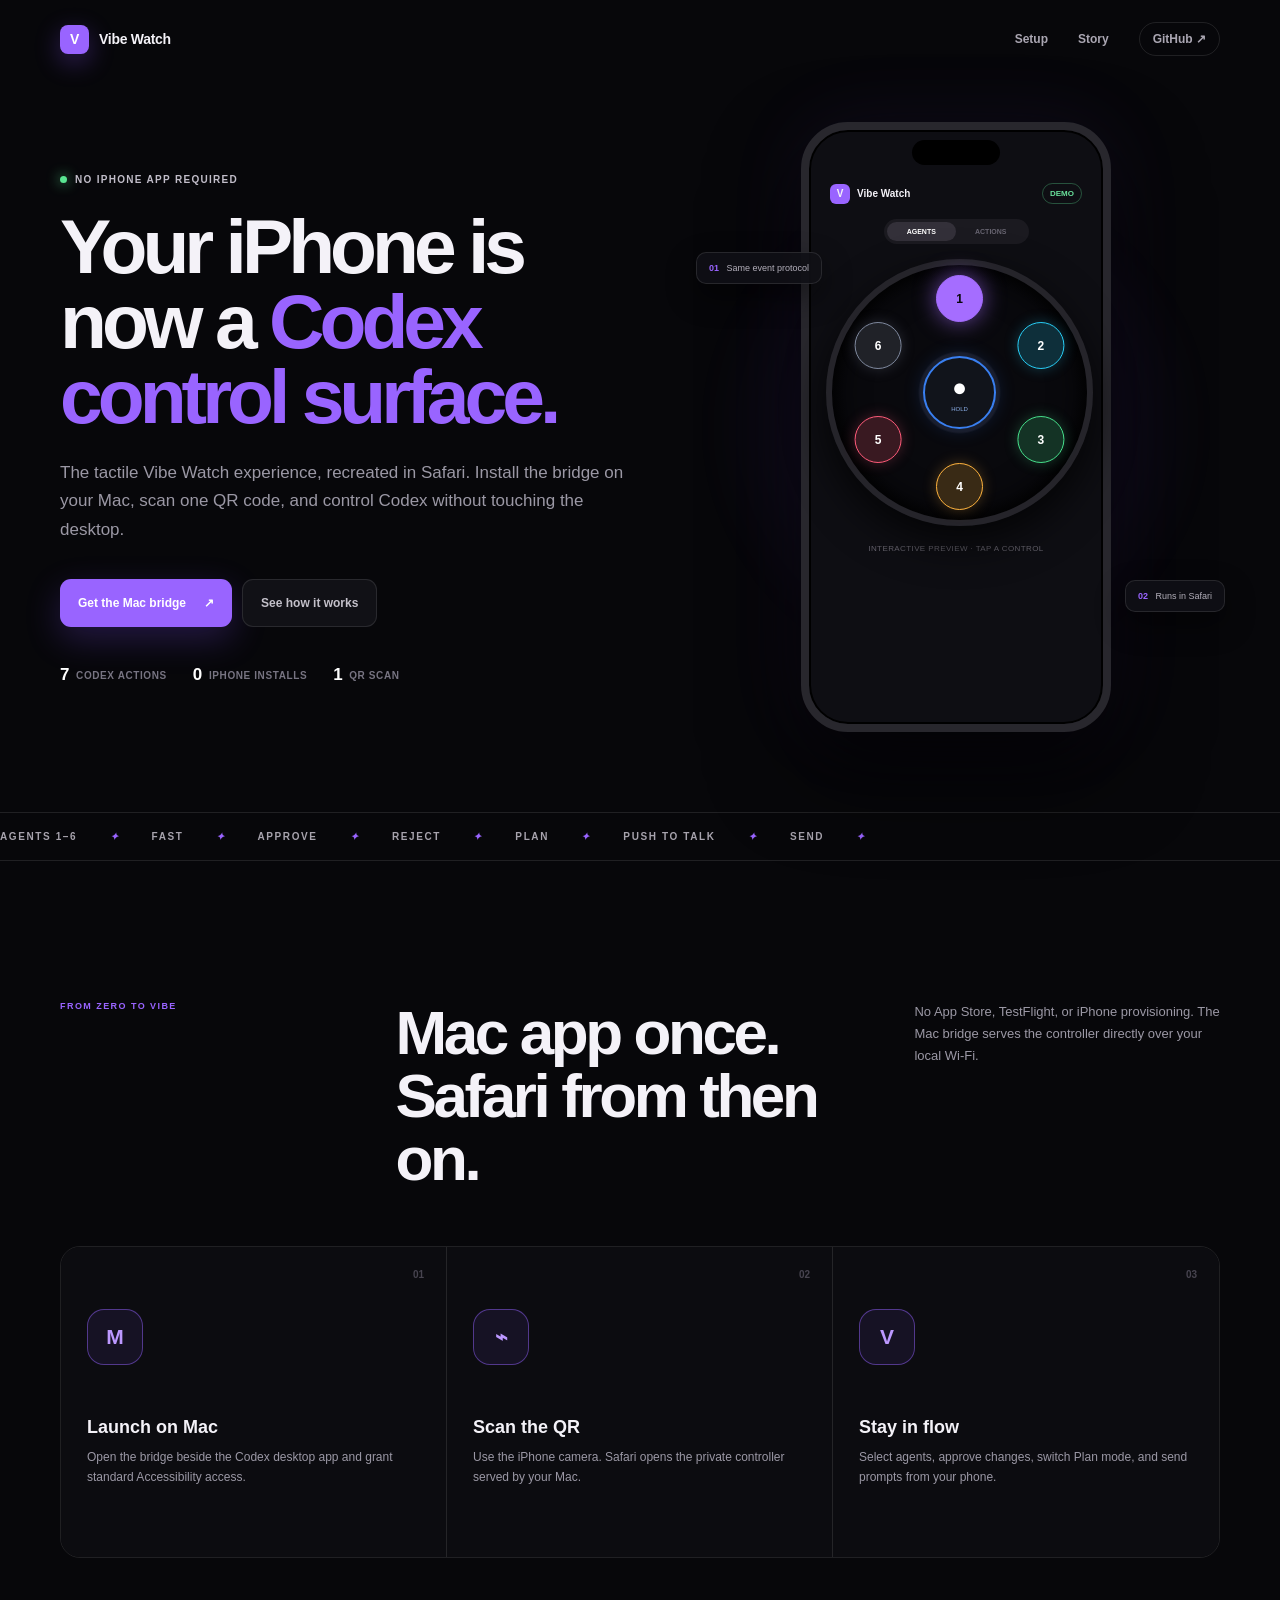
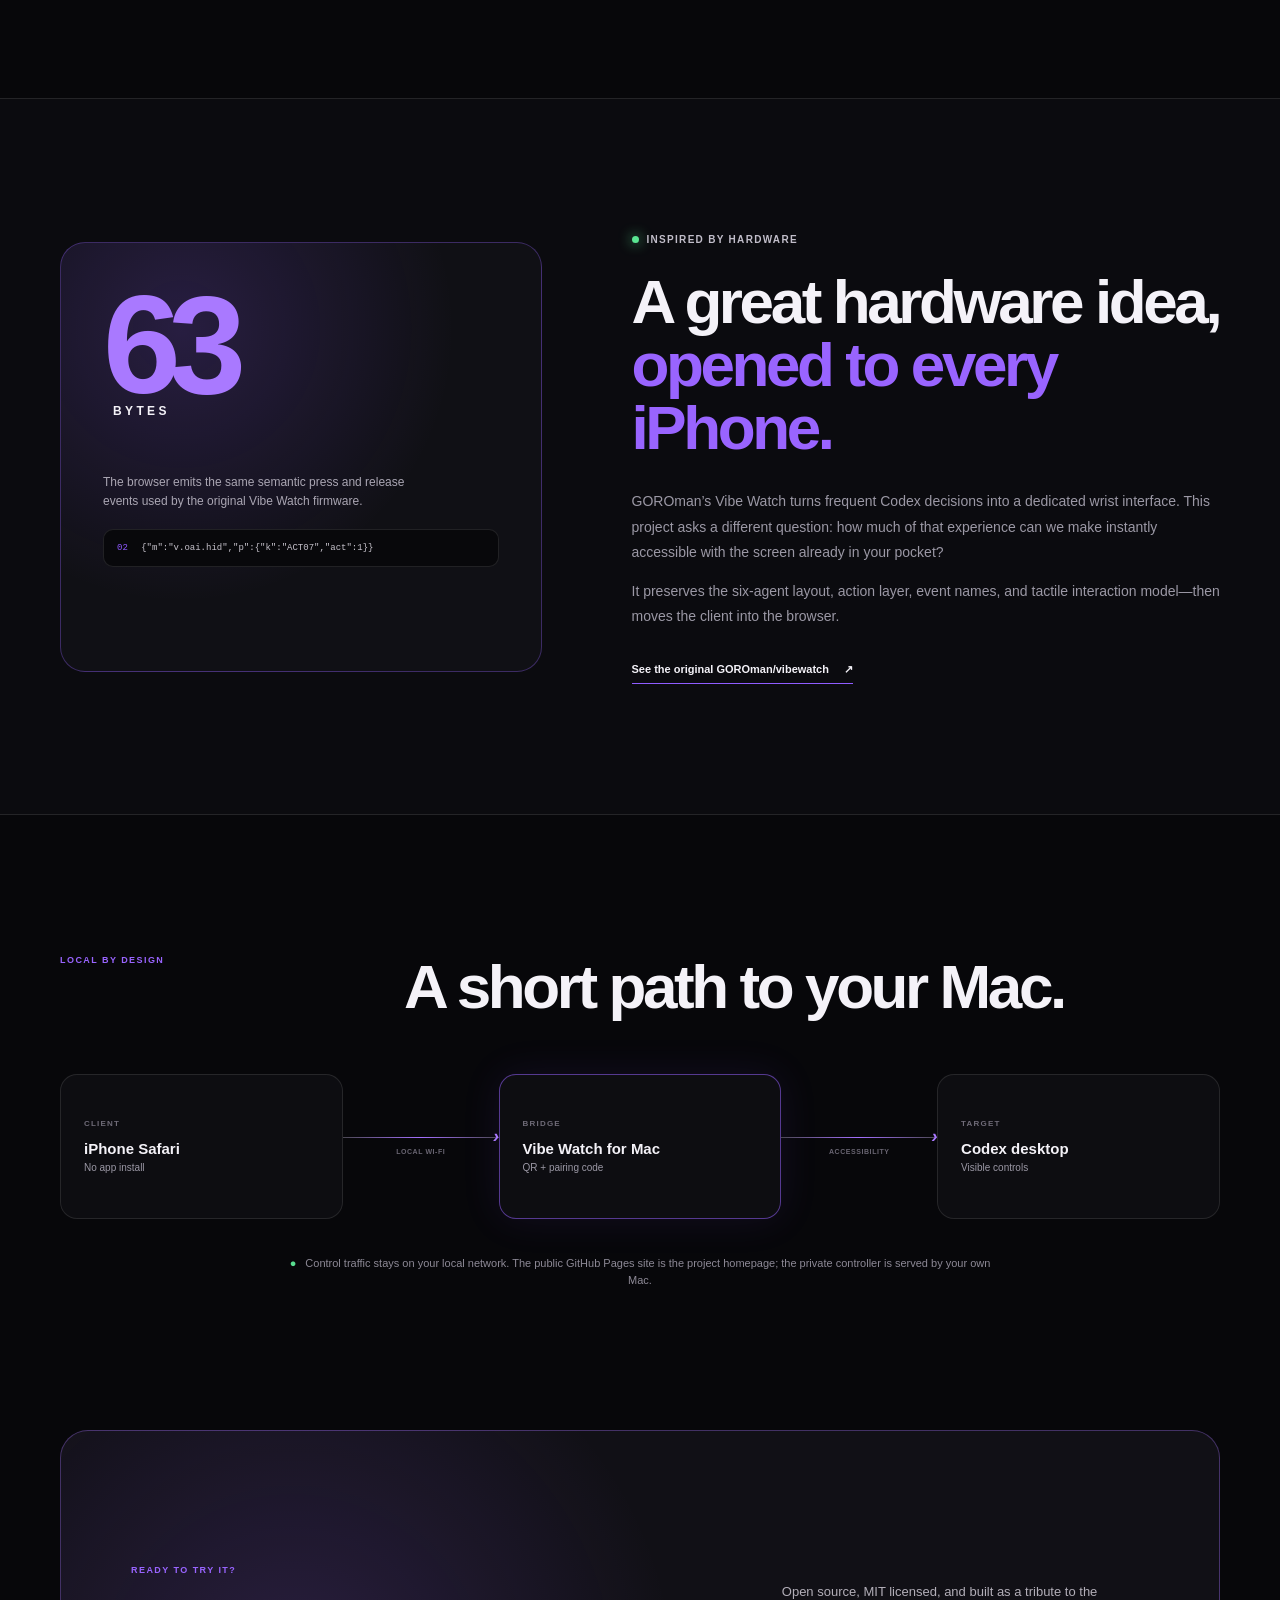
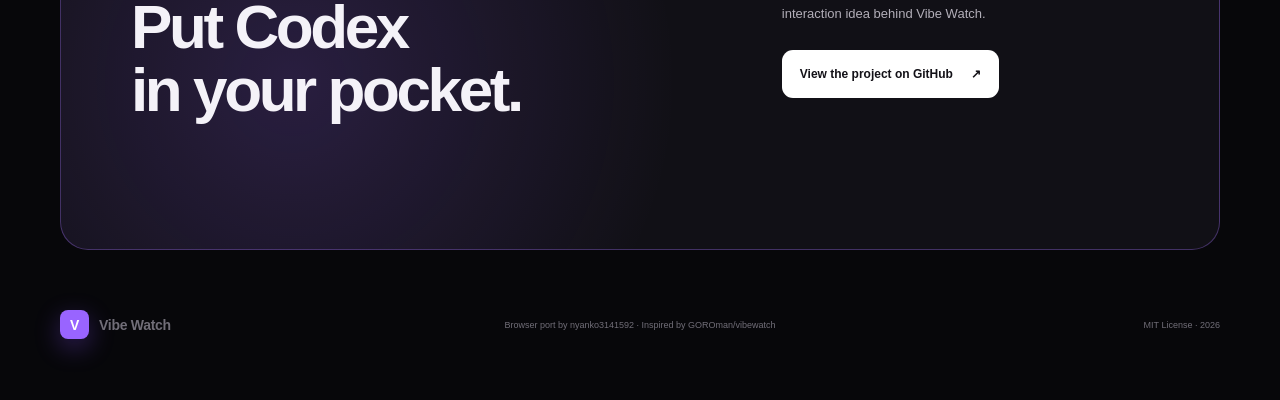
==== docs/index.html @ 63808fba "Add browser controller and launch site" ====
<!doctype html>
<html lang="en">
<head>
  <meta charset="utf-8">
  <meta name="viewport" content="width=device-width,initial-scale=1">
  <meta name="theme-color" content="#07070a">
  <meta name="description" content="Turn your iPhone browser into a tactile control surface for Codex on Mac. No iPhone app required.">
  <meta property="og:title" content="Vibe Watch — Codex control from your iPhone">
  <meta property="og:description" content="The Vibe Watch experience, recreated in Safari. Install only the Mac bridge, scan a QR code, and control Codex.">
  <meta property="og:type" content="website">
  <meta property="og:url" content="https://nyanko3141592.github.io/vibewatch-apple-watch/">
  <meta property="og:image" content="https://nyanko3141592.github.io/vibewatch-apple-watch/og.png">
  <meta name="twitter:card" content="summary_large_image">
  <meta name="twitter:title" content="Vibe Watch — Your iPhone is now a Codex controller">
  <meta name="twitter:description" content="No iPhone app. Open Safari, scan the Mac bridge QR, control Codex.">
  <meta name="twitter:image" content="https://nyanko3141592.github.io/vibewatch-apple-watch/og.png">
  <link rel="manifest" href="manifest.webmanifest">
  <link rel="stylesheet" href="styles.css">
  <title>Vibe Watch — Codex control from your iPhone</title>
</head>
<body>
  <nav class="nav wrap" aria-label="Primary navigation">
    <a class="logo" href="#top" aria-label="Vibe Watch home"><span>V</span> Vibe Watch</a>
    <div class="nav-links">
      <a href="#setup">Setup</a>
      <a href="#story">Story</a>
      <a class="github-link" href="https://github.com/nyanko3141592/vibewatch-apple-watch">GitHub <span aria-hidden="true">↗</span></a>
    </div>
  </nav>

  <main id="top">
    <section class="hero wrap">
      <div class="hero-copy">
        <div class="eyebrow"><i></i> No iPhone app required</div>
        <h1>Your iPhone is now a <em>Codex control surface.</em></h1>
        <p class="lede">The tactile Vibe Watch experience, recreated in Safari. Install the bridge on your Mac, scan one QR code, and control Codex without touching the desktop.</p>
        <div class="hero-actions">
          <a class="button primary" href="https://github.com/nyanko3141592/vibewatch-apple-watch">Get the Mac bridge <span>↗</span></a>
          <a class="button secondary" href="#setup">See how it works</a>
        </div>
        <div class="proof">
          <span><b>7</b> Codex actions</span>
          <span><b>0</b> iPhone installs</span>
          <span><b>1</b> QR scan</span>
        </div>
      </div>

      <div class="demo-column" aria-label="Interactive Vibe Watch preview">
        <div class="phone-frame">
          <div class="dynamic-island"></div>
          <div class="demo-header"><span><b>V</b> Vibe Watch</span><i>DEMO</i></div>
          <div class="demo-tabs"><button class="active" data-demo-face="agents">AGENTS</button><button data-demo-face="actions">ACTIONS</button></div>
          <div class="demo-watch">
            <div class="demo-face active" id="demo-agents">
              <button class="demo-orb selected" style="--a:0deg;--c:#a56dff">1</button>
              <button class="demo-orb" style="--a:60deg;--c:#28cdf5">2</button>
              <button class="demo-orb" style="--a:120deg;--c:#46df8b">3</button>
              <button class="demo-orb" style="--a:180deg;--c:#ffb33e">4</button>
              <button class="demo-orb" style="--a:240deg;--c:#ff5b7a">5</button>
              <button class="demo-orb" style="--a:300deg;--c:#7f899e">6</button>
              <button class="demo-mic" aria-label="Microphone demo">●<small>HOLD</small></button>
            </div>
            <div class="demo-face" id="demo-actions">
              <button class="demo-orb demo-action" style="--a:0deg;--c:#a56dff">FAST</button>
              <button class="demo-orb demo-action" style="--a:72deg;--c:#2b8cff">OK</button>
              <button class="demo-orb demo-action" style="--a:144deg;--c:#ff884d">NG</button>
              <button class="demo-orb demo-action" style="--a:216deg;--c:#35d7df">PLAN</button>
              <button class="demo-orb demo-action" style="--a:288deg;--c:#eeeeF5">SEND</button>
              <button class="demo-mic" aria-label="Microphone demo">●<small>HOLD</small></button>
            </div>
          </div>
          <p>Interactive preview · tap a control</p>
          <div class="demo-toast" aria-live="polite">AGENT 1</div>
        </div>
        <div class="orbit-note note-one"><span>01</span> Same event protocol</div>
        <div class="orbit-note note-two"><span>02</span> Runs in Safari</div>
      </div>
    </section>

    <section class="ticker" aria-label="Supported actions">
      <div>AGENTS 1–6 <i>✦</i> FAST <i>✦</i> APPROVE <i>✦</i> REJECT <i>✦</i> PLAN <i>✦</i> PUSH TO TALK <i>✦</i> SEND <i>✦</i></div>
    </section>

    <section class="setup wrap" id="setup">
      <div class="section-heading">
        <span>FROM ZERO TO VIBE</span>
        <h2>Mac app once.<br>Safari from then on.</h2>
        <p>No App Store, TestFlight, or iPhone provisioning. The Mac bridge serves the controller directly over your local Wi‑Fi.</p>
      </div>
      <ol class="steps">
        <li><b>01</b><div class="step-icon">M</div><h3>Launch on Mac</h3><p>Open the bridge beside the Codex desktop app and grant standard Accessibility access.</p></li>
        <li><b>02</b><div class="step-icon">⌁</div><h3>Scan the QR</h3><p>Use the iPhone camera. Safari opens the private controller served by your Mac.</p></li>
        <li><b>03</b><div class="step-icon">V</div><h3>Stay in flow</h3><p>Select agents, approve changes, switch Plan mode, and send prompts from your phone.</p></li>
      </ol>
    </section>

    <section class="story" id="story">
      <div class="wrap story-grid">
        <div class="story-card">
          <span class="story-number">63</span>
          <span class="story-unit">BYTES</span>
          <p>The browser emits the same semantic press and release events used by the original Vibe Watch firmware.</p>
          <div class="code-line"><i>02</i> {"m":"v.oai.hid","p":{"k":"ACT07","act":1}}</div>
        </div>
        <div class="story-copy">
          <div class="eyebrow"><i></i> Inspired by hardware</div>
          <h2>A great hardware idea,<br><em>opened to every iPhone.</em></h2>
          <p>GOROman’s Vibe Watch turns frequent Codex decisions into a dedicated wrist interface. This project asks a different question: how much of that experience can we make instantly accessible with the screen already in your pocket?</p>
          <p>It preserves the six-agent layout, action layer, event names, and tactile interaction model—then moves the client into the browser.</p>
          <a class="text-link" href="https://github.com/GOROman/vibewatch">See the original GOROman/vibewatch <span>↗</span></a>
        </div>
      </div>
    </section>

    <section class="architecture wrap">
      <div class="section-heading compact">
        <span>LOCAL BY DESIGN</span>
        <h2>A short path to your Mac.</h2>
      </div>
      <div class="flow" role="img" aria-label="Safari connects over local Wi-Fi to the Mac bridge, which controls Codex using Accessibility">
        <div class="flow-node"><small>CLIENT</small><b>iPhone Safari</b><span>No app install</span></div>
        <div class="flow-arrow"><i></i><span>LOCAL WI‑FI</span></div>
        <div class="flow-node accent"><small>BRIDGE</small><b>Vibe Watch for Mac</b><span>QR + pairing code</span></div>
        <div class="flow-arrow"><i></i><span>ACCESSIBILITY</span></div>
        <div class="flow-node"><small>TARGET</small><b>Codex desktop</b><span>Visible controls</span></div>
      </div>
      <p class="privacy-note"><span>●</span> Control traffic stays on your local network. The public GitHub Pages site is the project homepage; the private controller is served by your own Mac.</p>
    </section>

    <section class="final-cta wrap">
      <div><span>READY TO TRY IT?</span><h2>Put Codex<br>in your pocket.</h2></div>
      <div><p>Open source, MIT licensed, and built as a tribute to the interaction idea behind Vibe Watch.</p><a class="button primary light" href="https://github.com/nyanko3141592/vibewatch-apple-watch">View the project on GitHub <span>↗</span></a></div>
    </section>
  </main>

  <footer class="wrap">
    <a class="logo" href="#top"><span>V</span> Vibe Watch</a>
    <p>Browser port by <a href="https://github.com/nyanko3141592">nyanko3141592</a> · Inspired by <a href="https://github.com/GOROman/vibewatch">GOROman/vibewatch</a></p>
    <p>MIT License · 2026</p>
  </footer>
  <script src="app.js"></script>
</body>
</html>
---- docs/styles.css ----
:root {
  color-scheme: dark;
  --bg: #07070a;
  --panel: #111116;
  --ink: #f4f2f8;
  --muted: #9b98a5;
  --line: rgba(255,255,255,.1);
  --purple: #9964ff;
  --purple-dark: #6d35df;
  font-family: Inter, ui-sans-serif, -apple-system, BlinkMacSystemFont, "SF Pro Display", "Helvetica Neue", sans-serif;
}
* { box-sizing: border-box; }
html { scroll-behavior: smooth; }
body { margin: 0; background: var(--bg); color: var(--ink); overflow-x: hidden; }
a { color: inherit; text-decoration: none; }
button { font: inherit; }
.wrap { width: min(1160px, calc(100% - 40px)); margin-inline: auto; }
.nav { height: 78px; display: flex; align-items: center; justify-content: space-between; position: relative; z-index: 20; }
.logo { display: inline-flex; align-items: center; gap: 10px; font-size: 14px; font-weight: 850; letter-spacing: -.02em; }
.logo span { display: grid; place-items: center; width: 29px; height: 29px; border-radius: 8px; background: var(--purple); color: white; box-shadow: 0 8px 26px #8852ff55; }
.nav-links { display: flex; align-items: center; gap: 30px; font-size: 12px; font-weight: 700; color: #aaa6b2; }
.nav-links a:hover { color: white; }
.github-link { border: 1px solid var(--line); padding: 9px 13px; border-radius: 999px; }
.hero { min-height: 710px; display: grid; grid-template-columns: 1.04fr .96fr; align-items: center; gap: 60px; padding-block: 44px 80px; }
.hero-copy { position: relative; z-index: 2; }
.eyebrow { display: inline-flex; align-items: center; gap: 8px; font-size: 10px; font-weight: 850; letter-spacing: .13em; text-transform: uppercase; color: #c1bdc9; }
.eyebrow i { width: 7px; height: 7px; border-radius: 50%; background: #5ae592; box-shadow: 0 0 13px #5ae592; }
h1 { font-size: clamp(52px, 6vw, 84px); line-height: .98; letter-spacing: -.065em; margin: 22px 0 24px; max-width: 720px; }
h1 em, h2 em { font-style: normal; color: var(--purple); }
.lede { color: var(--muted); font-size: 17px; line-height: 1.7; max-width: 590px; }
.hero-actions { display: flex; gap: 10px; margin-top: 34px; }
.button { display: inline-flex; align-items: center; justify-content: center; gap: 18px; min-height: 48px; padding: 0 18px; border-radius: 11px; font-size: 12px; font-weight: 850; transition: transform .18s, background .18s; }
.button:hover { transform: translateY(-2px); }
.button.primary { background: var(--purple); color: white; box-shadow: 0 12px 35px #8250ff3d; }
.button.primary:hover { background: #aa7aff; }
.button.secondary { border: 1px solid var(--line); background: #111116; color: #c4c1ca; }
.proof { display: flex; gap: 26px; margin-top: 38px; color: #777482; font-size: 10px; font-weight: 700; text-transform: uppercase; letter-spacing: .06em; }
.proof span { display: flex; align-items: center; gap: 6px; }
.proof b { color: white; font-size: 17px; }
.demo-column { position: relative; display: grid; place-items: center; min-height: 600px; }
.demo-column::before { content:""; position:absolute; width:540px; height:540px; border-radius:50%; background: radial-gradient(circle, #8250ff25, transparent 66%); filter: blur(12px); }
.phone-frame { width: 310px; min-height: 610px; position: relative; padding: 27px 17px 24px; border-radius: 47px; background: #0e0e13; border: 8px solid #28272d; box-shadow: inset 0 0 0 2px #000, 0 40px 90px #000c, 0 0 80px #8650ff16; }
.dynamic-island { width: 88px; height: 25px; border-radius: 99px; background:#000; position:absolute; top:10px; left:50%; transform:translateX(-50%); }
.demo-header { margin: 26px 4px 15px; display:flex; align-items:center; justify-content:space-between; font-size:10px; font-weight:800; }
.demo-header span { display:flex; align-items:center; gap:7px; }
.demo-header b { display:grid; place-items:center; width:20px; height:20px; border-radius:6px; background:var(--purple); }
.demo-header i { font-style:normal; font-size:8px; color:#69e19b; border:1px solid #5adc9155; border-radius:999px; padding:5px 7px; }
.demo-tabs { width:145px; display:grid; grid-template-columns:1fr 1fr; padding:3px; margin:0 auto 15px; border-radius:999px; background:#1b1a20; }
.demo-tabs button { border:0; border-radius:999px; padding:6px; background:transparent; color:#686571; font-size:7px; font-weight:900; }
.demo-tabs button.active { color:white; background:#333039; }
.demo-watch { width:267px; height:267px; position:relative; border-radius:50%; background:radial-gradient(circle,#18171e 0 22%,#09090d 23% 64%,#020203 75%); border:6px solid #25242a; box-shadow:inset 0 0 34px #000,0 16px 40px #000b; }
.demo-face { position:absolute; inset:0; opacity:0; pointer-events:none; transform:scale(.96); transition:.2s; }
.demo-face.active { opacity:1; pointer-events:auto; transform:scale(1); }
.demo-orb { --a:0deg; --c:#9c66ff; position:absolute; width:47px; height:47px; left:50%; top:50%; margin:-23.5px; border-radius:50%; border:1px solid var(--c); color:#fff; background:color-mix(in srgb,var(--c) 20%,#08080b); transform:rotate(var(--a)) translateY(-94px) rotate(calc(-1 * var(--a))); box-shadow:0 0 14px color-mix(in srgb,var(--c) 25%,transparent); font-size:12px; font-weight:900; transition:.13s; }
.demo-orb:hover,.demo-orb.selected,.demo-orb:active { background:var(--c); color:#08080a; box-shadow:0 0 22px color-mix(in srgb,var(--c) 60%,transparent); }
.demo-action { font-size:7px; width:52px; height:52px; margin:-26px; }
.demo-mic { position:absolute; width:73px; height:73px; left:50%; top:50%; margin:-36.5px; border-radius:50%; border:2px solid #397ff0; color:white; background:#11141b; font-size:25px; box-shadow:0 0 20px #327cff35; }
.demo-mic small { display:block; font-size:6px; color:#8fb3ee; margin-top:4px; }
.demo-mic:active { background:#dc3959; transform:scale(.92); }
.phone-frame>p { margin:18px 0 0; text-align:center; font-size:8px; color:#66636d; letter-spacing:.05em; text-transform:uppercase; }
.demo-toast { position:absolute; left:50%; bottom:17px; transform:translate(-50%,10px); opacity:0; border:1px solid var(--line); border-radius:999px; padding:7px 10px; background:#28262d; font-size:8px; font-weight:800; transition:.2s; }
.demo-toast.show { opacity:1; transform:translate(-50%,0); }
.orbit-note { position:absolute; padding:10px 12px; border:1px solid var(--line); background:#111116dd; backdrop-filter:blur(14px); border-radius:10px; font-size:9px; color:#b3afbb; box-shadow:0 12px 30px #0007; }
.orbit-note span { color:var(--purple); font-weight:900; margin-right:5px; }
.note-one { left:4px; top:130px; }.note-two { right:-5px; bottom:120px; }
.ticker { overflow:hidden; border-block:1px solid var(--line); padding:18px 0; color:#a7a3ad; font-size:10px; font-weight:900; letter-spacing:.16em; white-space:nowrap; }
.ticker div { width:max-content; animation:ticker 25s linear infinite; }.ticker i { color:var(--purple); margin:0 28px; }
@keyframes ticker { to { transform:translateX(-35%); } }
.setup { padding-block:140px; }
.section-heading { display:grid; grid-template-columns:1fr 1.6fr 1fr; gap:30px; align-items:start; margin-bottom:55px; }
.section-heading>span,.final-cta>div>span { font-size:9px; font-weight:900; letter-spacing:.16em; color:var(--purple); }
.section-heading h2,.story-copy h2,.final-cta h2 { font-size:clamp(38px,5vw,62px); letter-spacing:-.055em; line-height:1.02; margin:0; }
.section-heading p { color:var(--muted); font-size:13px; line-height:1.7; margin:0; }
.steps { list-style:none; padding:0; margin:0; display:grid; grid-template-columns:repeat(3,1fr); border:1px solid var(--line); border-radius:20px; overflow:hidden; }
.steps li { min-height:310px; position:relative; padding:26px; border-right:1px solid var(--line); background:#0c0c10; }
.steps li:last-child { border-right:0; }
.steps li>b { position:absolute; top:22px; right:22px; color:#47444f; font-size:10px; }
.step-icon { width:56px; height:56px; display:grid; place-items:center; margin:36px 0 52px; border:1px solid #8658e888; border-radius:17px; color:#bc98ff; background:#8c5aff16; font-size:21px; font-weight:900; }
.steps h3 { font-size:18px; margin:0 0 10px; }.steps p { color:var(--muted); font-size:12px; line-height:1.65; margin:0; }
.story { border-block:1px solid var(--line); background:#0b0b0f; }
.story-grid { padding-block:130px; display:grid; grid-template-columns:.9fr 1.1fr; gap:90px; align-items:center; }
.story-card { min-height:430px; position:relative; overflow:hidden; padding:42px; border:1px solid #9361ff55; border-radius:25px; background:radial-gradient(circle at 25% 20%,#8d58ff30,transparent 55%),#101015; }
.story-number { display:block; font-size:140px; line-height:.85; letter-spacing:-.09em; font-weight:900; color:#a979ff; }.story-unit { display:block; margin-left:10px; letter-spacing:.28em; font-size:12px; font-weight:900; }
.story-card p { max-width:320px; margin:55px 0 18px; color:#aaa6b3; font-size:12px; line-height:1.6; }
.code-line { overflow:hidden; white-space:nowrap; padding:13px; border:1px solid var(--line); border-radius:10px; background:#08080b; color:#c7c3cc; font:9px ui-monospace,SFMono-Regular,Menlo,monospace; }.code-line i { color:#8e58ff; font-style:normal; margin-right:8px; }
.story-copy h2 { margin:23px 0 30px; }.story-copy>p { color:var(--muted); font-size:14px; line-height:1.8; }.text-link { display:inline-flex; gap:15px; margin-top:20px; padding-bottom:7px; border-bottom:1px solid #8f5cff; font-size:11px; font-weight:850; }
.architecture { padding-block:140px; }.section-heading.compact { grid-template-columns:1fr 2.6fr; }.flow { display:grid; grid-template-columns:1fr .55fr 1fr .55fr 1fr; align-items:center; }
.flow-node { min-height:145px; padding:23px; display:flex; flex-direction:column; justify-content:center; border:1px solid var(--line); border-radius:17px; background:#0d0d11; }.flow-node.accent { border-color:#9460ff88; box-shadow:0 0 40px #8651ff18; }.flow-node small { color:#6f6b78; font-size:8px; font-weight:900; letter-spacing:.15em; }.flow-node b { margin:12px 0 5px; font-size:15px; }.flow-node span { color:var(--muted); font-size:10px; }.flow-arrow { text-align:center; color:#696572; font-size:7px; font-weight:900; letter-spacing:.08em; }.flow-arrow i { display:block; height:1px; background:linear-gradient(90deg,#4b4852,#a46fff,#4b4852); margin-bottom:10px; position:relative; }.flow-arrow i::after { content:"›"; position:absolute; right:-1px; top:-11px; color:#aa78ff; font-size:18px; }.privacy-note { max-width:710px; margin:36px auto 0; text-align:center; color:#8d8996; font-size:11px; line-height:1.6; }.privacy-note span { color:#59dd90; margin-right:6px; }
.final-cta { min-height:420px; display:grid; grid-template-columns:1.2fr .8fr; align-items:center; gap:100px; padding:70px; border:1px solid #a672ff55; border-radius:28px; background:radial-gradient(circle at 20% 60%,#975fff2e,transparent 40%),#111016; }.final-cta h2 { margin:18px 0 0; }.final-cta>div:last-child p { color:#b2aeb8; font-size:13px; line-height:1.7; margin:0 0 25px; }.button.light { background:white; color:#131117; box-shadow:none; }
footer { min-height:150px; display:grid; grid-template-columns:1fr 2fr 1fr; align-items:center; gap:20px; color:#716e78; font-size:9px; }footer p:nth-child(2){text-align:center}footer p:last-child{text-align:right}footer a:hover{color:white}
@media (max-width: 850px) {
  .nav-links>a:not(.github-link){display:none}.hero{grid-template-columns:1fr;padding-top:70px}.hero-copy{text-align:center}.eyebrow,.hero-actions,.proof{justify-content:center}.lede{margin-inline:auto}.demo-column{margin-top:20px}.section-heading,.section-heading.compact{grid-template-columns:1fr}.steps{grid-template-columns:1fr}.steps li{min-height:250px;border-right:0;border-bottom:1px solid var(--line)}.steps li:last-child{border-bottom:0}.step-icon{margin:20px 0 35px}.story-grid{grid-template-columns:1fr}.flow{grid-template-columns:1fr}.flow-arrow{padding:20px}.flow-arrow i{width:1px;height:35px;margin:0 auto 8px;background:linear-gradient(#4b4852,#a46fff,#4b4852)}.flow-arrow i::after{right:-5px;top:21px;transform:rotate(90deg)}.final-cta{grid-template-columns:1fr;gap:35px;padding:45px}.note-one{left:-10px}.note-two{right:-10px}footer{grid-template-columns:1fr;text-align:center;padding-block:50px}footer p:nth-child(2),footer p:last-child{text-align:center}}
@media (max-width: 500px) {
  .wrap{width:min(calc(100% - 28px),1160px)}.hero{padding-top:45px;gap:25px}.hero-actions{flex-direction:column}.proof{gap:12px;flex-wrap:wrap}h1{font-size:51px}.demo-column{transform:scale(.92);margin-block:-20px}.orbit-note{display:none}.setup,.architecture{padding-block:90px}.story-grid{padding-block:90px;gap:55px}.story-card{padding:30px}.story-number{font-size:110px}.final-cta{margin-inline:14px;width:auto}.nav{height:68px}.github-link{padding:8px 10px}.section-heading{margin-bottom:35px}
}
@media (prefers-reduced-motion: reduce) { html{scroll-behavior:auto}.ticker div{animation:none}.button,.demo-face,.demo-toast{transition:none} }
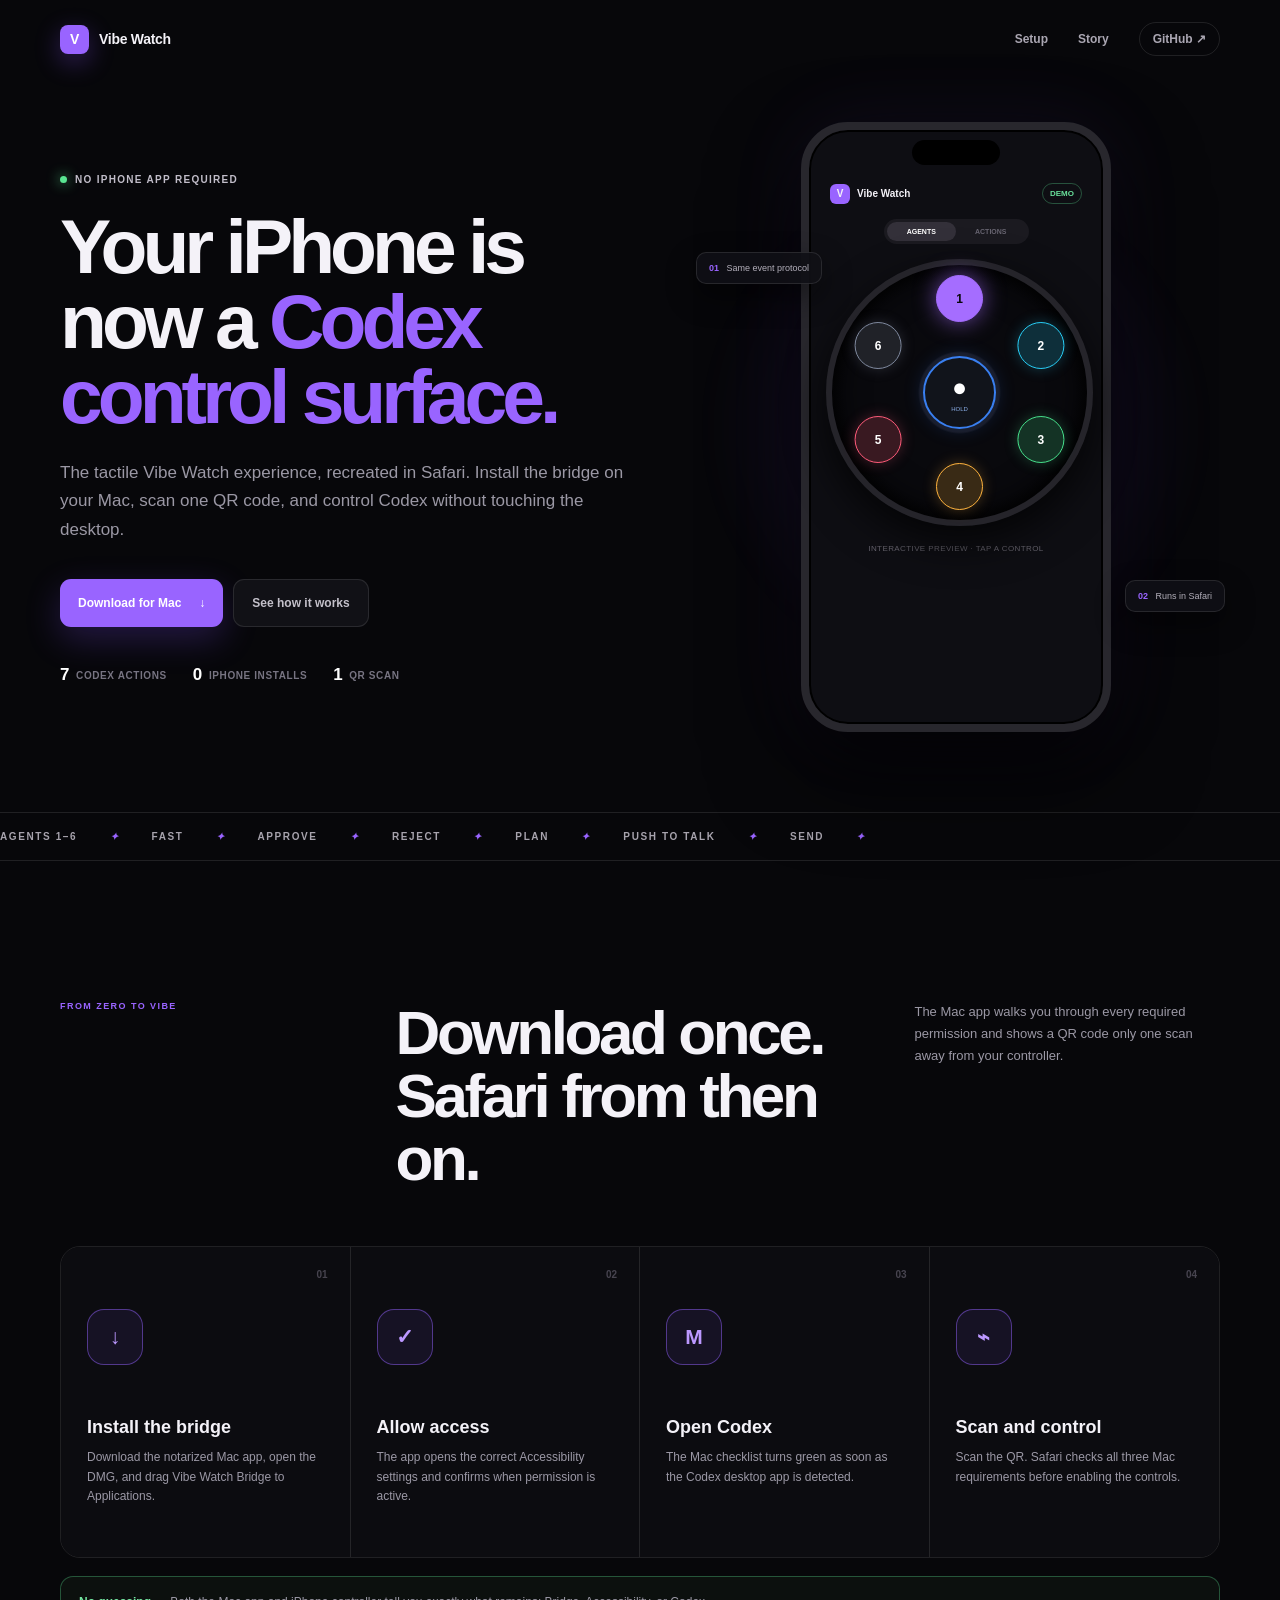
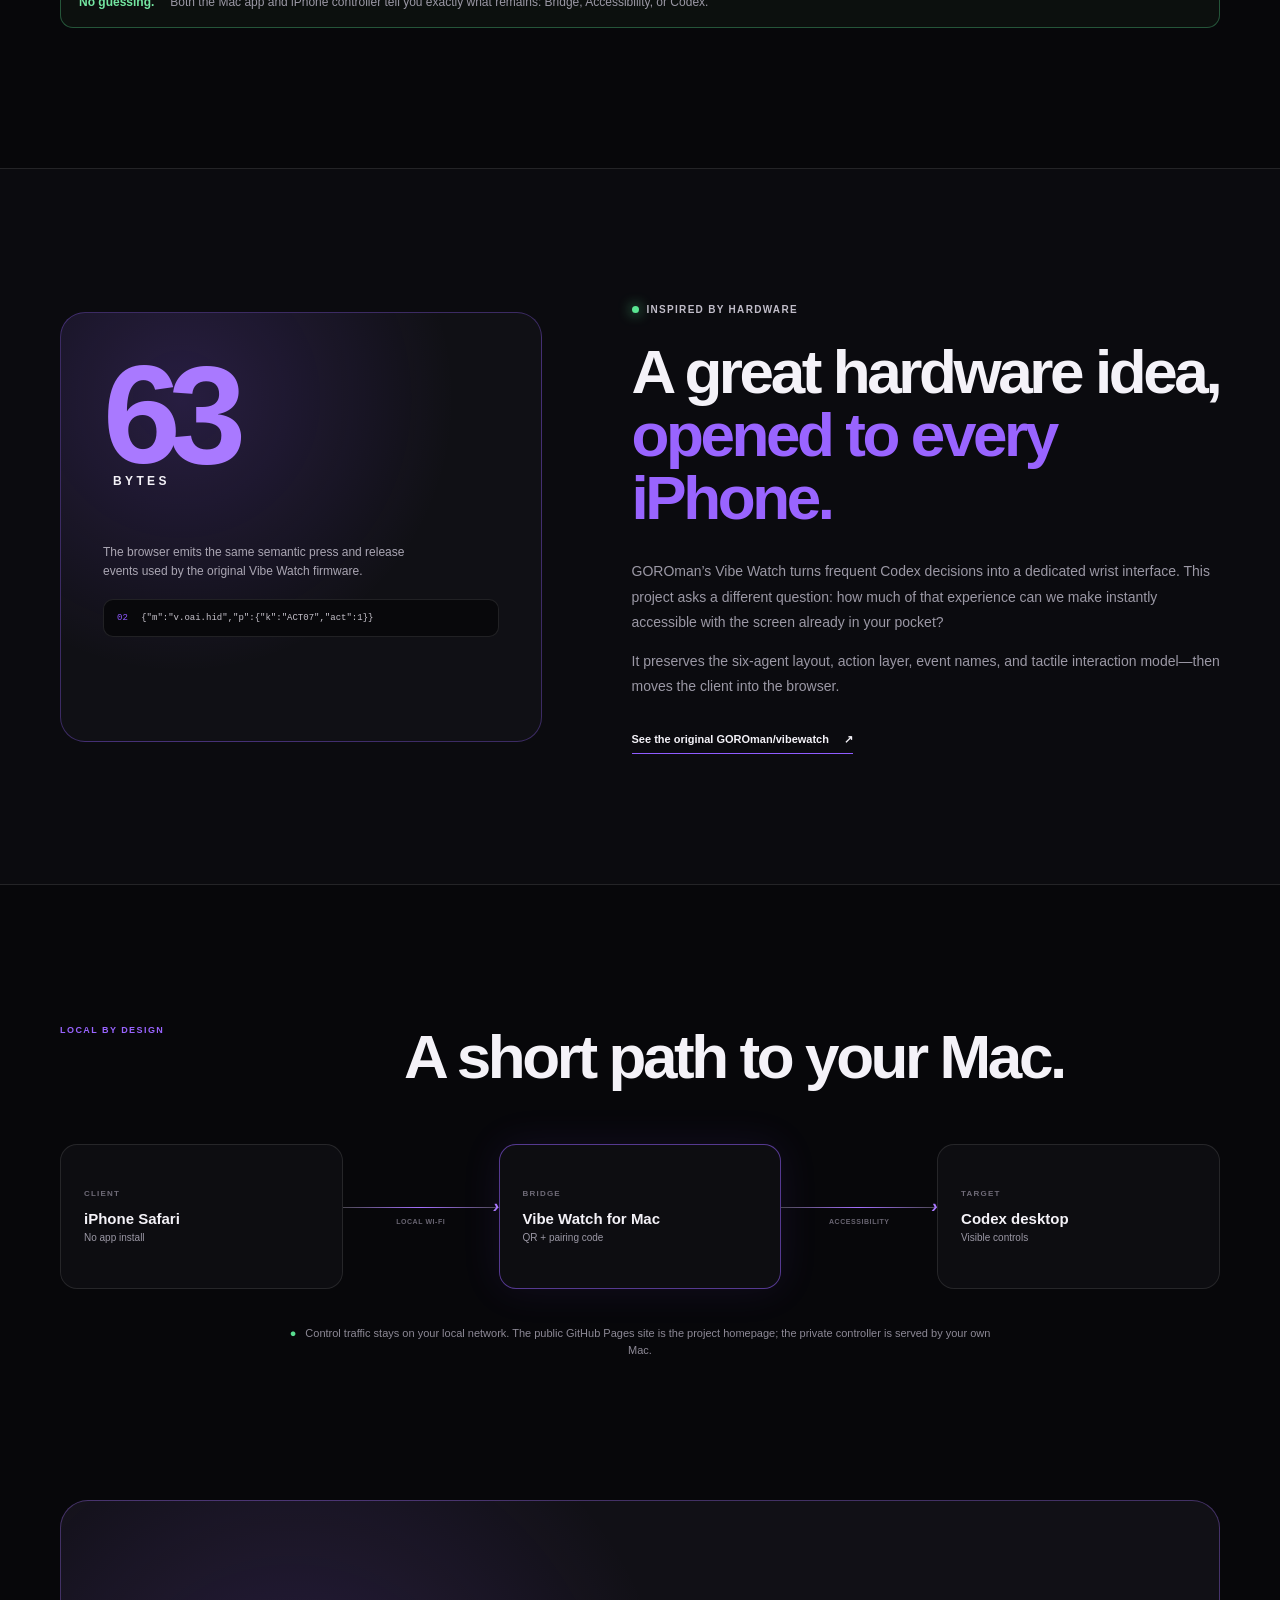
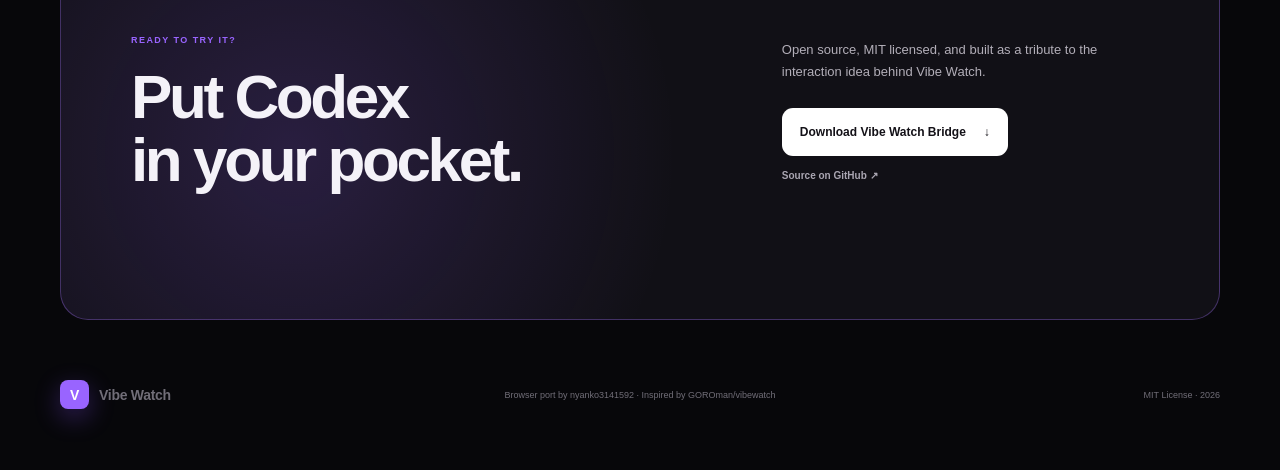
==== commit 68bd3d21: "Strengthen first-run onboarding" ====
--- a/docs/index.html
+++ b/docs/index.html
@@ -35,7 +35,7 @@
         <h1>Your iPhone is now a <em>Codex control surface.</em></h1>
         <p class="lede">The tactile Vibe Watch experience, recreated in Safari. Install the bridge on your Mac, scan one QR code, and control Codex without touching the desktop.</p>
         <div class="hero-actions">
-          <a class="button primary" href="https://github.com/nyanko3141592/vibewatch-apple-watch">Get the Mac bridge <span>↗</span></a>
+          <a class="button primary" href="https://github.com/nyanko3141592/vibewatch-apple-watch/releases/latest/download/VibeWatchBridge-0.2.0.dmg">Download for Mac <span>↓</span></a>
           <a class="button secondary" href="#setup">See how it works</a>
         </div>
         <div class="proof">
@@ -84,14 +84,19 @@
     <section class="setup wrap" id="setup">
       <div class="section-heading">
         <span>FROM ZERO TO VIBE</span>
-        <h2>Mac app once.<br>Safari from then on.</h2>
-        <p>No App Store, TestFlight, or iPhone provisioning. The Mac bridge serves the controller directly over your local Wi‑Fi.</p>
+        <h2>Download once.<br>Safari from then on.</h2>
+        <p>The Mac app walks you through every required permission and shows a QR code only one scan away from your controller.</p>
       </div>
       <ol class="steps">
-        <li><b>01</b><div class="step-icon">M</div><h3>Launch on Mac</h3><p>Open the bridge beside the Codex desktop app and grant standard Accessibility access.</p></li>
-        <li><b>02</b><div class="step-icon">⌁</div><h3>Scan the QR</h3><p>Use the iPhone camera. Safari opens the private controller served by your Mac.</p></li>
-        <li><b>03</b><div class="step-icon">V</div><h3>Stay in flow</h3><p>Select agents, approve changes, switch Plan mode, and send prompts from your phone.</p></li>
+        <li><b>01</b><div class="step-icon">↓</div><h3>Install the bridge</h3><p>Download the notarized Mac app, open the DMG, and drag Vibe Watch Bridge to Applications.</p></li>
+        <li><b>02</b><div class="step-icon">✓</div><h3>Allow access</h3><p>The app opens the correct Accessibility settings and confirms when permission is active.</p></li>
+        <li><b>03</b><div class="step-icon">M</div><h3>Open Codex</h3><p>The Mac checklist turns green as soon as the Codex desktop app is detected.</p></li>
+        <li><b>04</b><div class="step-icon">⌁</div><h3>Scan and control</h3><p>Scan the QR. Safari checks all three Mac requirements before enabling the controls.</p></li>
       </ol>
+      <div class="setup-assurance">
+        <b>No guessing.</b>
+        <span>Both the Mac app and iPhone controller tell you exactly what remains: Bridge, Accessibility, or Codex.</span>
+      </div>
     </section>
 
     <section class="story" id="story">
@@ -129,7 +134,7 @@
 
     <section class="final-cta wrap">
       <div><span>READY TO TRY IT?</span><h2>Put Codex<br>in your pocket.</h2></div>
-      <div><p>Open source, MIT licensed, and built as a tribute to the interaction idea behind Vibe Watch.</p><a class="button primary light" href="https://github.com/nyanko3141592/vibewatch-apple-watch">View the project on GitHub <span>↗</span></a></div>
+      <div><p>Open source, MIT licensed, and built as a tribute to the interaction idea behind Vibe Watch.</p><a class="button primary light" href="https://github.com/nyanko3141592/vibewatch-apple-watch/releases/latest/download/VibeWatchBridge-0.2.0.dmg">Download Vibe Watch Bridge <span>↓</span></a><a class="release-link" href="https://github.com/nyanko3141592/vibewatch-apple-watch">Source on GitHub ↗</a></div>
     </section>
   </main>
 
--- a/docs/styles.css
+++ b/docs/styles.css
@@ -10,10 +10,11 @@
   font-family: Inter, ui-sans-serif, -apple-system, BlinkMacSystemFont, "SF Pro Display", "Helvetica Neue", sans-serif;
 }
 * { box-sizing: border-box; }
+.demo-column,.demo-column * { -webkit-touch-callout:none; -webkit-user-select:none; user-select:none; }
 html { scroll-behavior: smooth; }
 body { margin: 0; background: var(--bg); color: var(--ink); overflow-x: hidden; }
 a { color: inherit; text-decoration: none; }
-button { font: inherit; }
+button { font:inherit; -webkit-appearance:none; touch-action:manipulation; }
 .wrap { width: min(1160px, calc(100% - 40px)); margin-inline: auto; }
 .nav { height: 78px; display: flex; align-items: center; justify-content: space-between; position: relative; z-index: 20; }
 .logo { display: inline-flex; align-items: center; gap: 10px; font-size: 14px; font-weight: 850; letter-spacing: -.02em; }
@@ -71,12 +72,13 @@
 .section-heading>span,.final-cta>div>span { font-size:9px; font-weight:900; letter-spacing:.16em; color:var(--purple); }
 .section-heading h2,.story-copy h2,.final-cta h2 { font-size:clamp(38px,5vw,62px); letter-spacing:-.055em; line-height:1.02; margin:0; }
 .section-heading p { color:var(--muted); font-size:13px; line-height:1.7; margin:0; }
-.steps { list-style:none; padding:0; margin:0; display:grid; grid-template-columns:repeat(3,1fr); border:1px solid var(--line); border-radius:20px; overflow:hidden; }
+.steps { list-style:none; padding:0; margin:0; display:grid; grid-template-columns:repeat(4,1fr); border:1px solid var(--line); border-radius:20px; overflow:hidden; }
 .steps li { min-height:310px; position:relative; padding:26px; border-right:1px solid var(--line); background:#0c0c10; }
 .steps li:last-child { border-right:0; }
 .steps li>b { position:absolute; top:22px; right:22px; color:#47444f; font-size:10px; }
 .step-icon { width:56px; height:56px; display:grid; place-items:center; margin:36px 0 52px; border:1px solid #8658e888; border-radius:17px; color:#bc98ff; background:#8c5aff16; font-size:21px; font-weight:900; }
 .steps h3 { font-size:18px; margin:0 0 10px; }.steps p { color:var(--muted); font-size:12px; line-height:1.65; margin:0; }
+.setup-assurance { display:flex; align-items:center; gap:16px; margin-top:18px; padding:16px 18px; border:1px solid #59dd9055; border-radius:13px; background:#0c100e; color:var(--muted); font-size:12px; line-height:1.5; }.setup-assurance b{color:#74e6a1;white-space:nowrap}.release-link{display:block;margin-top:14px;color:#aaa6b2;font-size:10px;font-weight:750}.release-link:hover{color:white}
 .story { border-block:1px solid var(--line); background:#0b0b0f; }
 .story-grid { padding-block:130px; display:grid; grid-template-columns:.9fr 1.1fr; gap:90px; align-items:center; }
 .story-card { min-height:430px; position:relative; overflow:hidden; padding:42px; border:1px solid #9361ff55; border-radius:25px; background:radial-gradient(circle at 25% 20%,#8d58ff30,transparent 55%),#101015; }
@@ -89,7 +91,7 @@
 .final-cta { min-height:420px; display:grid; grid-template-columns:1.2fr .8fr; align-items:center; gap:100px; padding:70px; border:1px solid #a672ff55; border-radius:28px; background:radial-gradient(circle at 20% 60%,#975fff2e,transparent 40%),#111016; }.final-cta h2 { margin:18px 0 0; }.final-cta>div:last-child p { color:#b2aeb8; font-size:13px; line-height:1.7; margin:0 0 25px; }.button.light { background:white; color:#131117; box-shadow:none; }
 footer { min-height:150px; display:grid; grid-template-columns:1fr 2fr 1fr; align-items:center; gap:20px; color:#716e78; font-size:9px; }footer p:nth-child(2){text-align:center}footer p:last-child{text-align:right}footer a:hover{color:white}
 @media (max-width: 850px) {
-  .nav-links>a:not(.github-link){display:none}.hero{grid-template-columns:1fr;padding-top:70px}.hero-copy{text-align:center}.eyebrow,.hero-actions,.proof{justify-content:center}.lede{margin-inline:auto}.demo-column{margin-top:20px}.section-heading,.section-heading.compact{grid-template-columns:1fr}.steps{grid-template-columns:1fr}.steps li{min-height:250px;border-right:0;border-bottom:1px solid var(--line)}.steps li:last-child{border-bottom:0}.step-icon{margin:20px 0 35px}.story-grid{grid-template-columns:1fr}.flow{grid-template-columns:1fr}.flow-arrow{padding:20px}.flow-arrow i{width:1px;height:35px;margin:0 auto 8px;background:linear-gradient(#4b4852,#a46fff,#4b4852)}.flow-arrow i::after{right:-5px;top:21px;transform:rotate(90deg)}.final-cta{grid-template-columns:1fr;gap:35px;padding:45px}.note-one{left:-10px}.note-two{right:-10px}footer{grid-template-columns:1fr;text-align:center;padding-block:50px}footer p:nth-child(2),footer p:last-child{text-align:center}}
+  .nav-links>a:not(.github-link){display:none}.hero{grid-template-columns:1fr;padding-top:70px}.hero-copy{text-align:center}.eyebrow,.hero-actions,.proof{justify-content:center}.lede{margin-inline:auto}.demo-column{margin-top:20px}.section-heading,.section-heading.compact{grid-template-columns:1fr}.steps{grid-template-columns:1fr}.steps li{min-height:250px;border-right:0;border-bottom:1px solid var(--line)}.steps li:last-child{border-bottom:0}.step-icon{margin:20px 0 35px}.setup-assurance{align-items:flex-start;flex-direction:column;gap:5px}.story-grid{grid-template-columns:1fr}.flow{grid-template-columns:1fr}.flow-arrow{padding:20px}.flow-arrow i{width:1px;height:35px;margin:0 auto 8px;background:linear-gradient(#4b4852,#a46fff,#4b4852)}.flow-arrow i::after{right:-5px;top:21px;transform:rotate(90deg)}.final-cta{grid-template-columns:1fr;gap:35px;padding:45px}.note-one{left:-10px}.note-two{right:-10px}footer{grid-template-columns:1fr;text-align:center;padding-block:50px}footer p:nth-child(2),footer p:last-child{text-align:center}}
 @media (max-width: 500px) {
   .wrap{width:min(calc(100% - 28px),1160px)}.hero{padding-top:45px;gap:25px}.hero-actions{flex-direction:column}.proof{gap:12px;flex-wrap:wrap}h1{font-size:51px}.demo-column{transform:scale(.92);margin-block:-20px}.orbit-note{display:none}.setup,.architecture{padding-block:90px}.story-grid{padding-block:90px;gap:55px}.story-card{padding:30px}.story-number{font-size:110px}.final-cta{margin-inline:14px;width:auto}.nav{height:68px}.github-link{padding:8px 10px}.section-heading{margin-bottom:35px}
 }
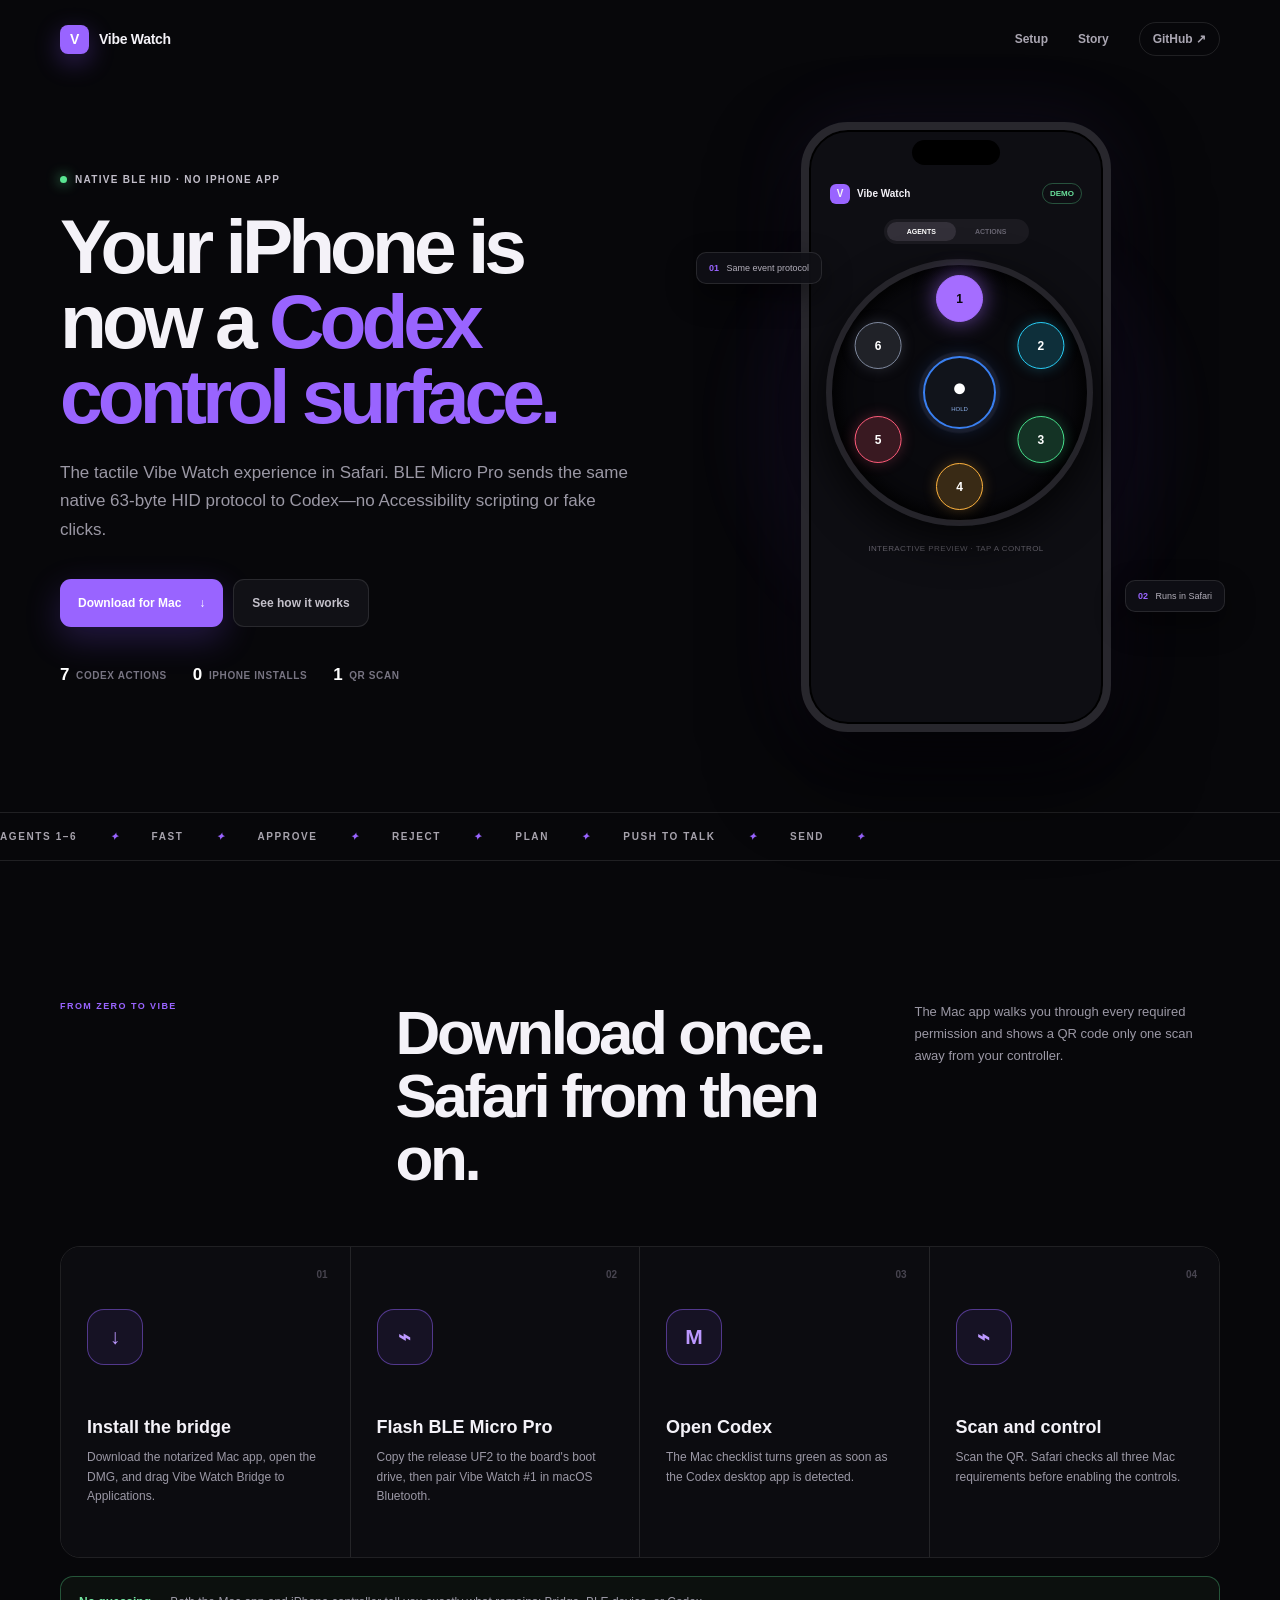
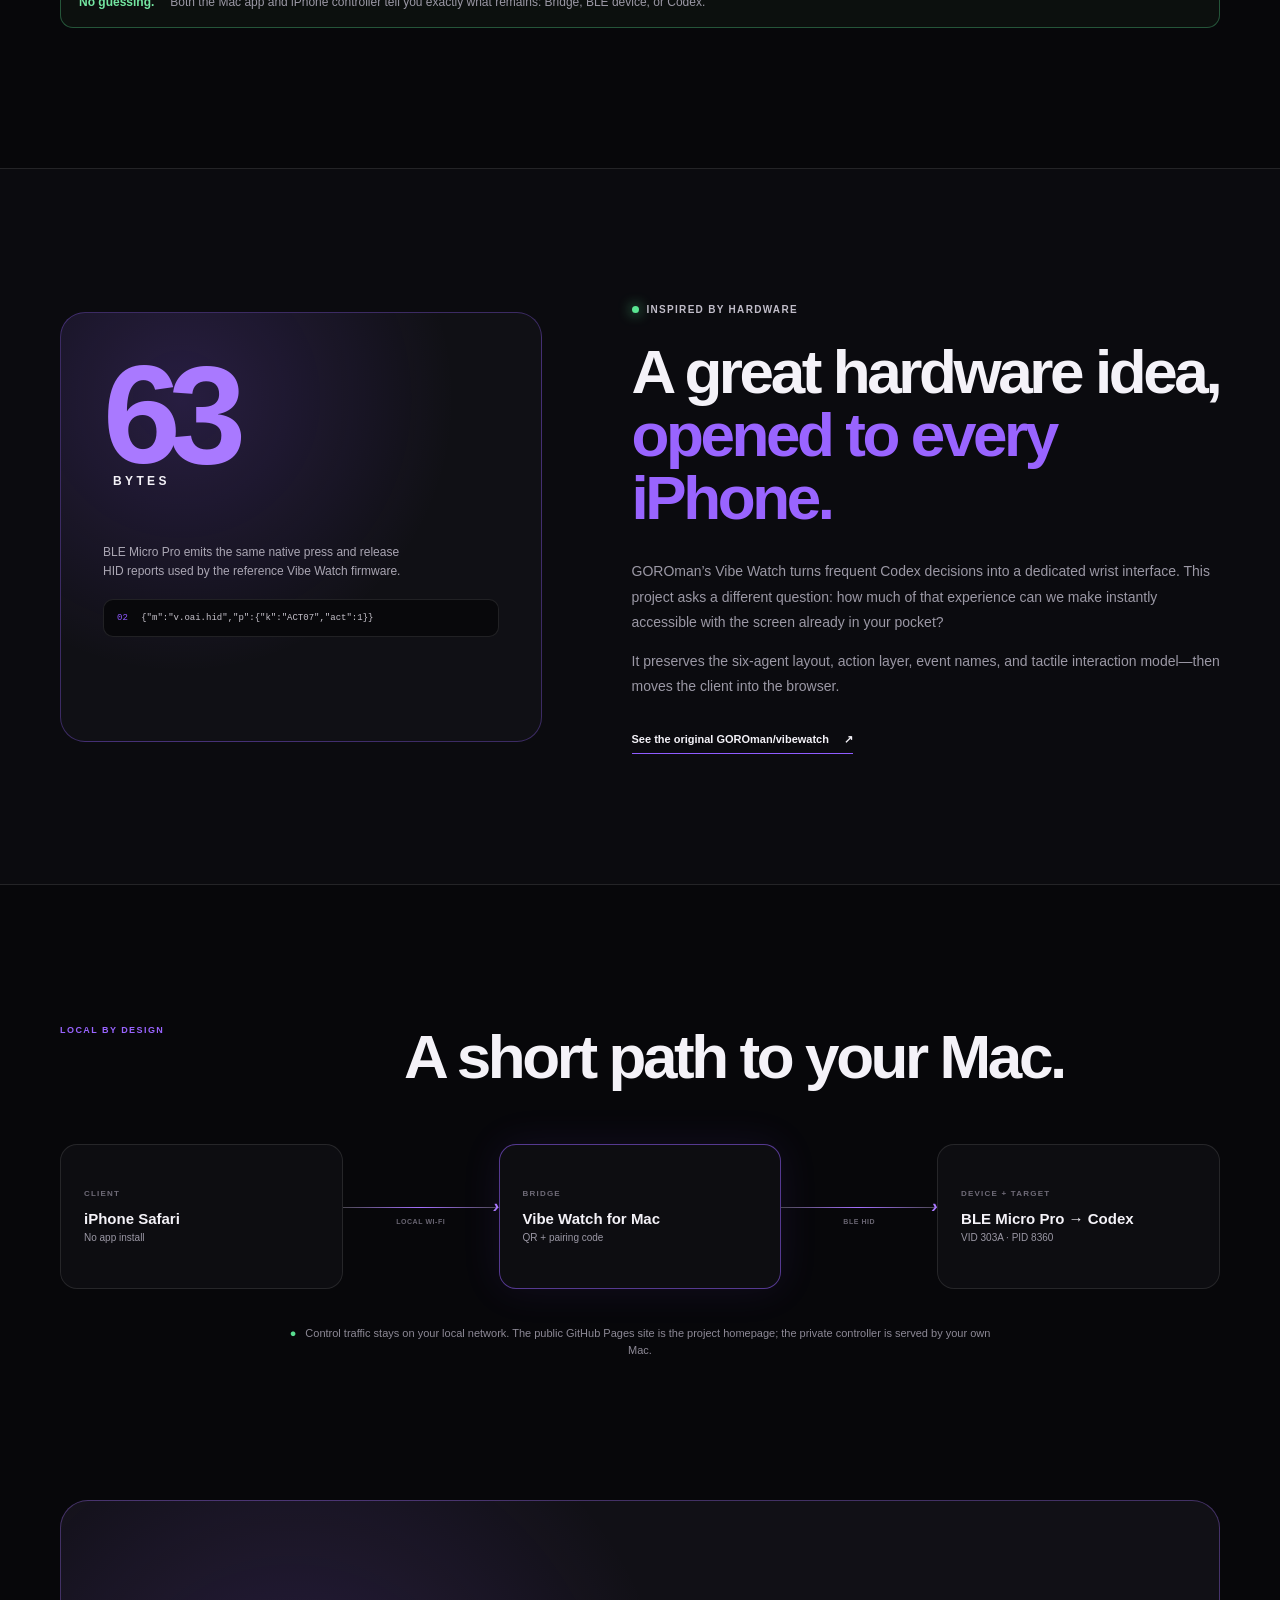
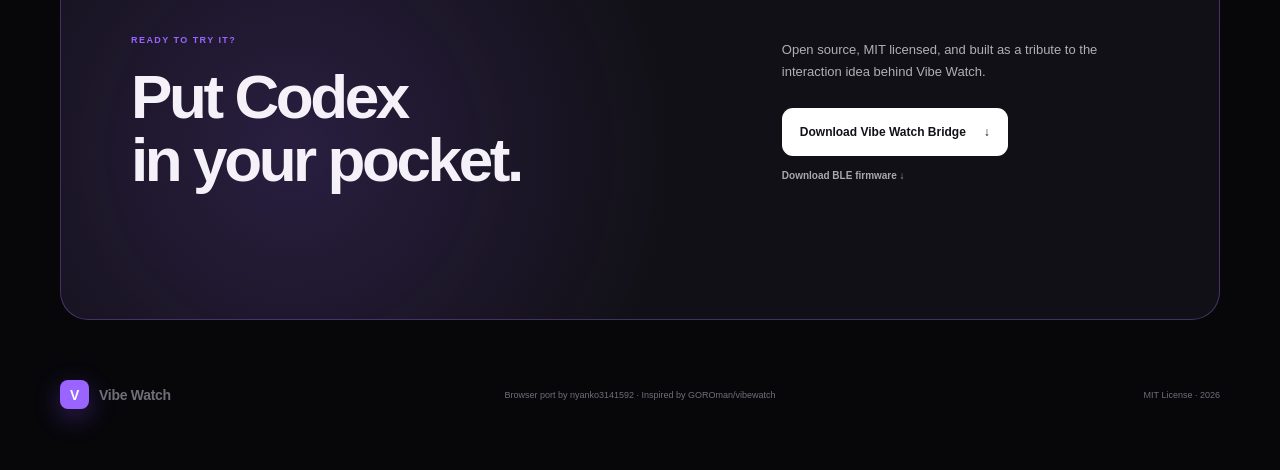
==== commit 0608f6cc: "Replace Accessibility bridge with native BLE HID relay" ====
--- a/docs/index.html
+++ b/docs/index.html
@@ -6,7 +6,7 @@
   <meta name="theme-color" content="#07070a">
   <meta name="description" content="Turn your iPhone browser into a tactile control surface for Codex on Mac. No iPhone app required.">
   <meta property="og:title" content="Vibe Watch — Codex control from your iPhone">
-  <meta property="og:description" content="The Vibe Watch experience, recreated in Safari. Install only the Mac bridge, scan a QR code, and control Codex.">
+  <meta property="og:description" content="The Vibe Watch experience in Safari, backed by a real BLE Micro Pro Codex HID device.">
   <meta property="og:type" content="website">
   <meta property="og:url" content="https://nyanko3141592.github.io/vibewatch-apple-watch/">
   <meta property="og:image" content="https://nyanko3141592.github.io/vibewatch-apple-watch/og.png">
@@ -14,6 +14,7 @@
   <meta name="twitter:title" content="Vibe Watch — Your iPhone is now a Codex controller">
   <meta name="twitter:description" content="No iPhone app. Open Safari, scan the Mac bridge QR, control Codex.">
   <meta name="twitter:image" content="https://nyanko3141592.github.io/vibewatch-apple-watch/og.png">
+  <link rel="icon" type="image/png" href="app-icon.png">
   <link rel="manifest" href="manifest.webmanifest">
   <link rel="stylesheet" href="styles.css">
   <title>Vibe Watch — Codex control from your iPhone</title>
@@ -31,11 +32,11 @@
   <main id="top">
     <section class="hero wrap">
       <div class="hero-copy">
-        <div class="eyebrow"><i></i> No iPhone app required</div>
+        <div class="eyebrow"><i></i> Native BLE HID · no iPhone app</div>
         <h1>Your iPhone is now a <em>Codex control surface.</em></h1>
-        <p class="lede">The tactile Vibe Watch experience, recreated in Safari. Install the bridge on your Mac, scan one QR code, and control Codex without touching the desktop.</p>
+        <p class="lede">The tactile Vibe Watch experience in Safari. BLE Micro Pro sends the same native 63-byte HID protocol to Codex—no Accessibility scripting or fake clicks.</p>
         <div class="hero-actions">
-          <a class="button primary" href="https://github.com/nyanko3141592/vibewatch-apple-watch/releases/latest/download/VibeWatchBridge-0.2.0.dmg">Download for Mac <span>↓</span></a>
+          <a class="button primary" href="https://github.com/nyanko3141592/vibewatch-apple-watch/releases/latest/download/VibeWatchBridge-0.3.0.dmg">Download for Mac <span>↓</span></a>
           <a class="button secondary" href="#setup">See how it works</a>
         </div>
         <div class="proof">
@@ -89,13 +90,13 @@
       </div>
       <ol class="steps">
         <li><b>01</b><div class="step-icon">↓</div><h3>Install the bridge</h3><p>Download the notarized Mac app, open the DMG, and drag Vibe Watch Bridge to Applications.</p></li>
-        <li><b>02</b><div class="step-icon">✓</div><h3>Allow access</h3><p>The app opens the correct Accessibility settings and confirms when permission is active.</p></li>
+        <li><b>02</b><div class="step-icon">⌁</div><h3>Flash BLE Micro Pro</h3><p>Copy the release UF2 to the board's boot drive, then pair Vibe Watch #1 in macOS Bluetooth.</p></li>
         <li><b>03</b><div class="step-icon">M</div><h3>Open Codex</h3><p>The Mac checklist turns green as soon as the Codex desktop app is detected.</p></li>
         <li><b>04</b><div class="step-icon">⌁</div><h3>Scan and control</h3><p>Scan the QR. Safari checks all three Mac requirements before enabling the controls.</p></li>
       </ol>
       <div class="setup-assurance">
         <b>No guessing.</b>
-        <span>Both the Mac app and iPhone controller tell you exactly what remains: Bridge, Accessibility, or Codex.</span>
+        <span>Both the Mac app and iPhone controller tell you exactly what remains: Bridge, BLE device, or Codex.</span>
       </div>
     </section>
 
@@ -104,7 +105,7 @@
         <div class="story-card">
           <span class="story-number">63</span>
           <span class="story-unit">BYTES</span>
-          <p>The browser emits the same semantic press and release events used by the original Vibe Watch firmware.</p>
+          <p>BLE Micro Pro emits the same native press and release HID reports used by the reference Vibe Watch firmware.</p>
           <div class="code-line"><i>02</i> {"m":"v.oai.hid","p":{"k":"ACT07","act":1}}</div>
         </div>
         <div class="story-copy">
@@ -122,19 +123,19 @@
         <span>LOCAL BY DESIGN</span>
         <h2>A short path to your Mac.</h2>
       </div>
-      <div class="flow" role="img" aria-label="Safari connects over local Wi-Fi to the Mac bridge, which controls Codex using Accessibility">
+      <div class="flow" role="img" aria-label="Safari connects over local Wi-Fi to the Mac bridge, which sends frames through BLE Micro Pro to Codex">
         <div class="flow-node"><small>CLIENT</small><b>iPhone Safari</b><span>No app install</span></div>
         <div class="flow-arrow"><i></i><span>LOCAL WI‑FI</span></div>
         <div class="flow-node accent"><small>BRIDGE</small><b>Vibe Watch for Mac</b><span>QR + pairing code</span></div>
-        <div class="flow-arrow"><i></i><span>ACCESSIBILITY</span></div>
-        <div class="flow-node"><small>TARGET</small><b>Codex desktop</b><span>Visible controls</span></div>
+        <div class="flow-arrow"><i></i><span>BLE HID</span></div>
+        <div class="flow-node"><small>DEVICE + TARGET</small><b>BLE Micro Pro → Codex</b><span>VID 303A · PID 8360</span></div>
       </div>
       <p class="privacy-note"><span>●</span> Control traffic stays on your local network. The public GitHub Pages site is the project homepage; the private controller is served by your own Mac.</p>
     </section>
 
     <section class="final-cta wrap">
       <div><span>READY TO TRY IT?</span><h2>Put Codex<br>in your pocket.</h2></div>
-      <div><p>Open source, MIT licensed, and built as a tribute to the interaction idea behind Vibe Watch.</p><a class="button primary light" href="https://github.com/nyanko3141592/vibewatch-apple-watch/releases/latest/download/VibeWatchBridge-0.2.0.dmg">Download Vibe Watch Bridge <span>↓</span></a><a class="release-link" href="https://github.com/nyanko3141592/vibewatch-apple-watch">Source on GitHub ↗</a></div>
+      <div><p>Open source, MIT licensed, and built as a tribute to the interaction idea behind Vibe Watch.</p><a class="button primary light" href="https://github.com/nyanko3141592/vibewatch-apple-watch/releases/latest/download/VibeWatchBridge-0.3.0.dmg">Download Vibe Watch Bridge <span>↓</span></a><a class="release-link" href="https://github.com/nyanko3141592/vibewatch-apple-watch/releases/latest/download/VibeWatch-BLE-Micro-Pro.uf2">Download BLE firmware ↓</a></div>
     </section>
   </main>
 
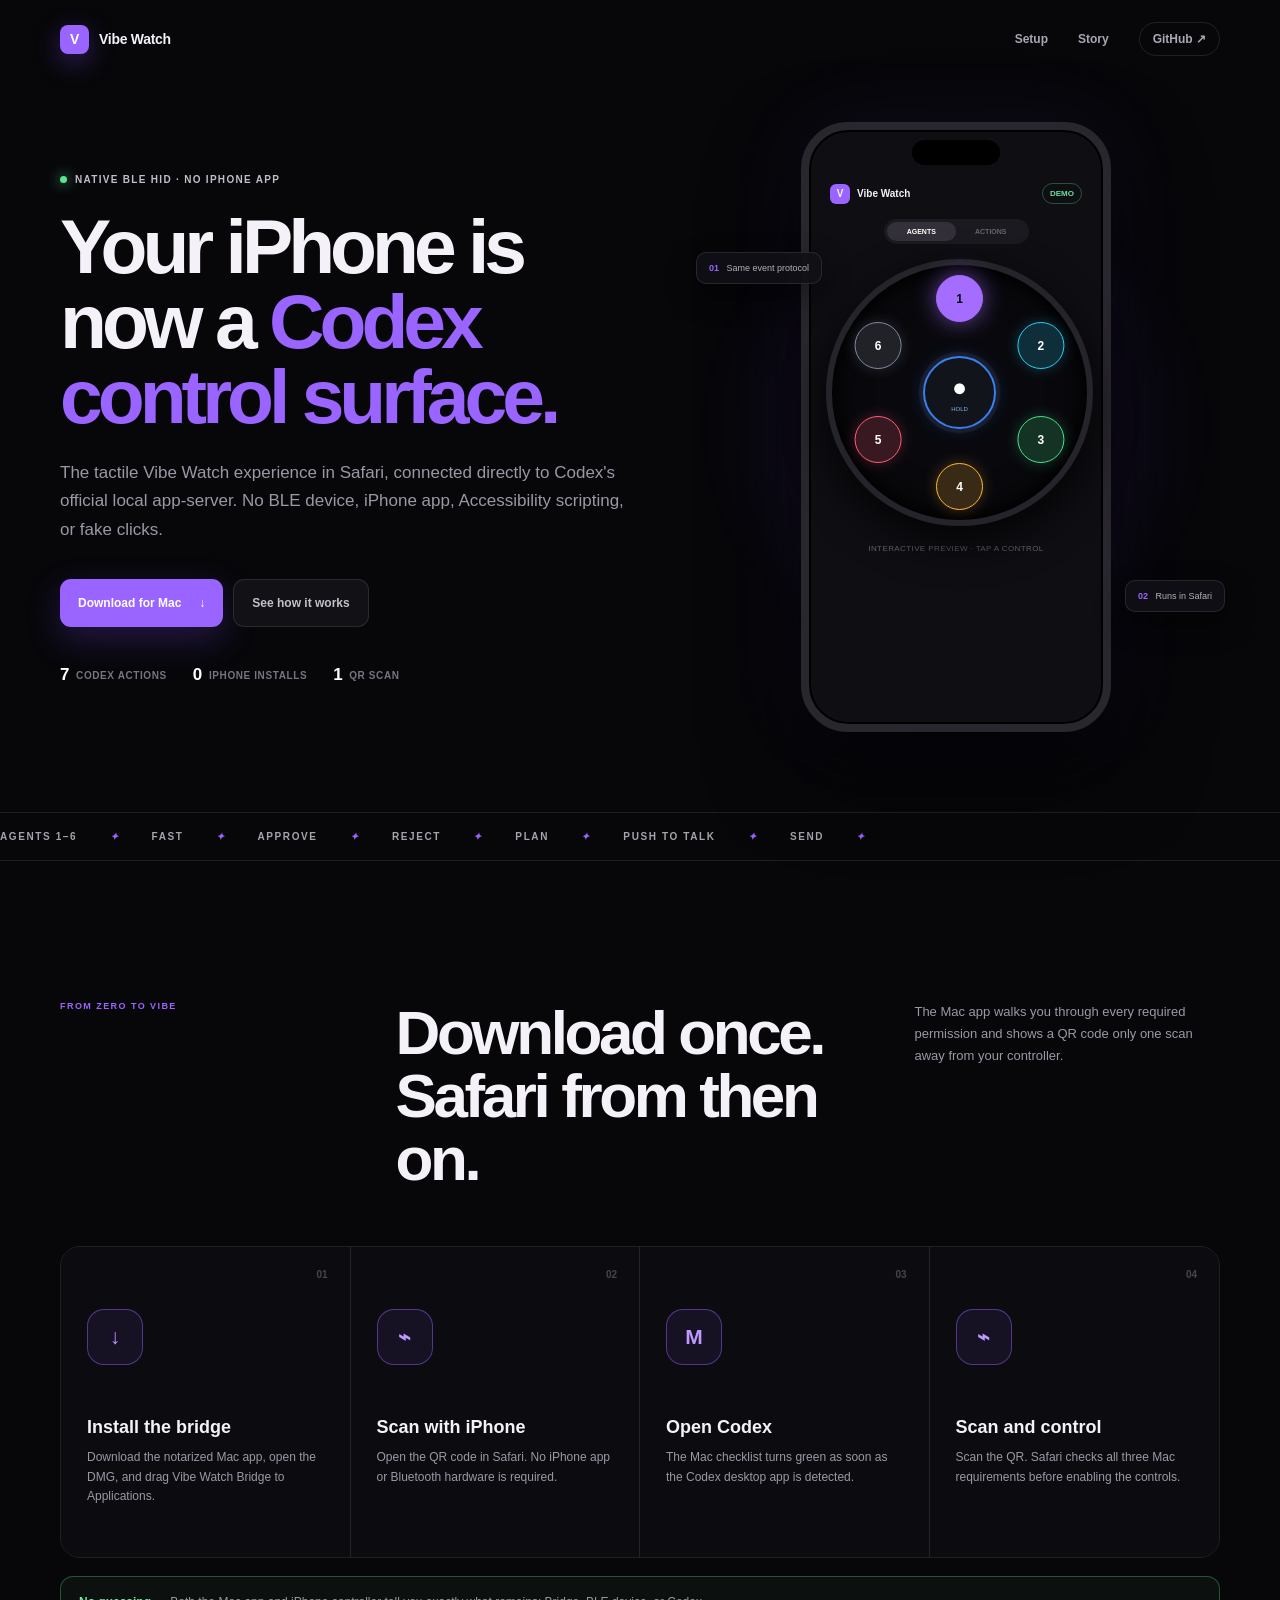
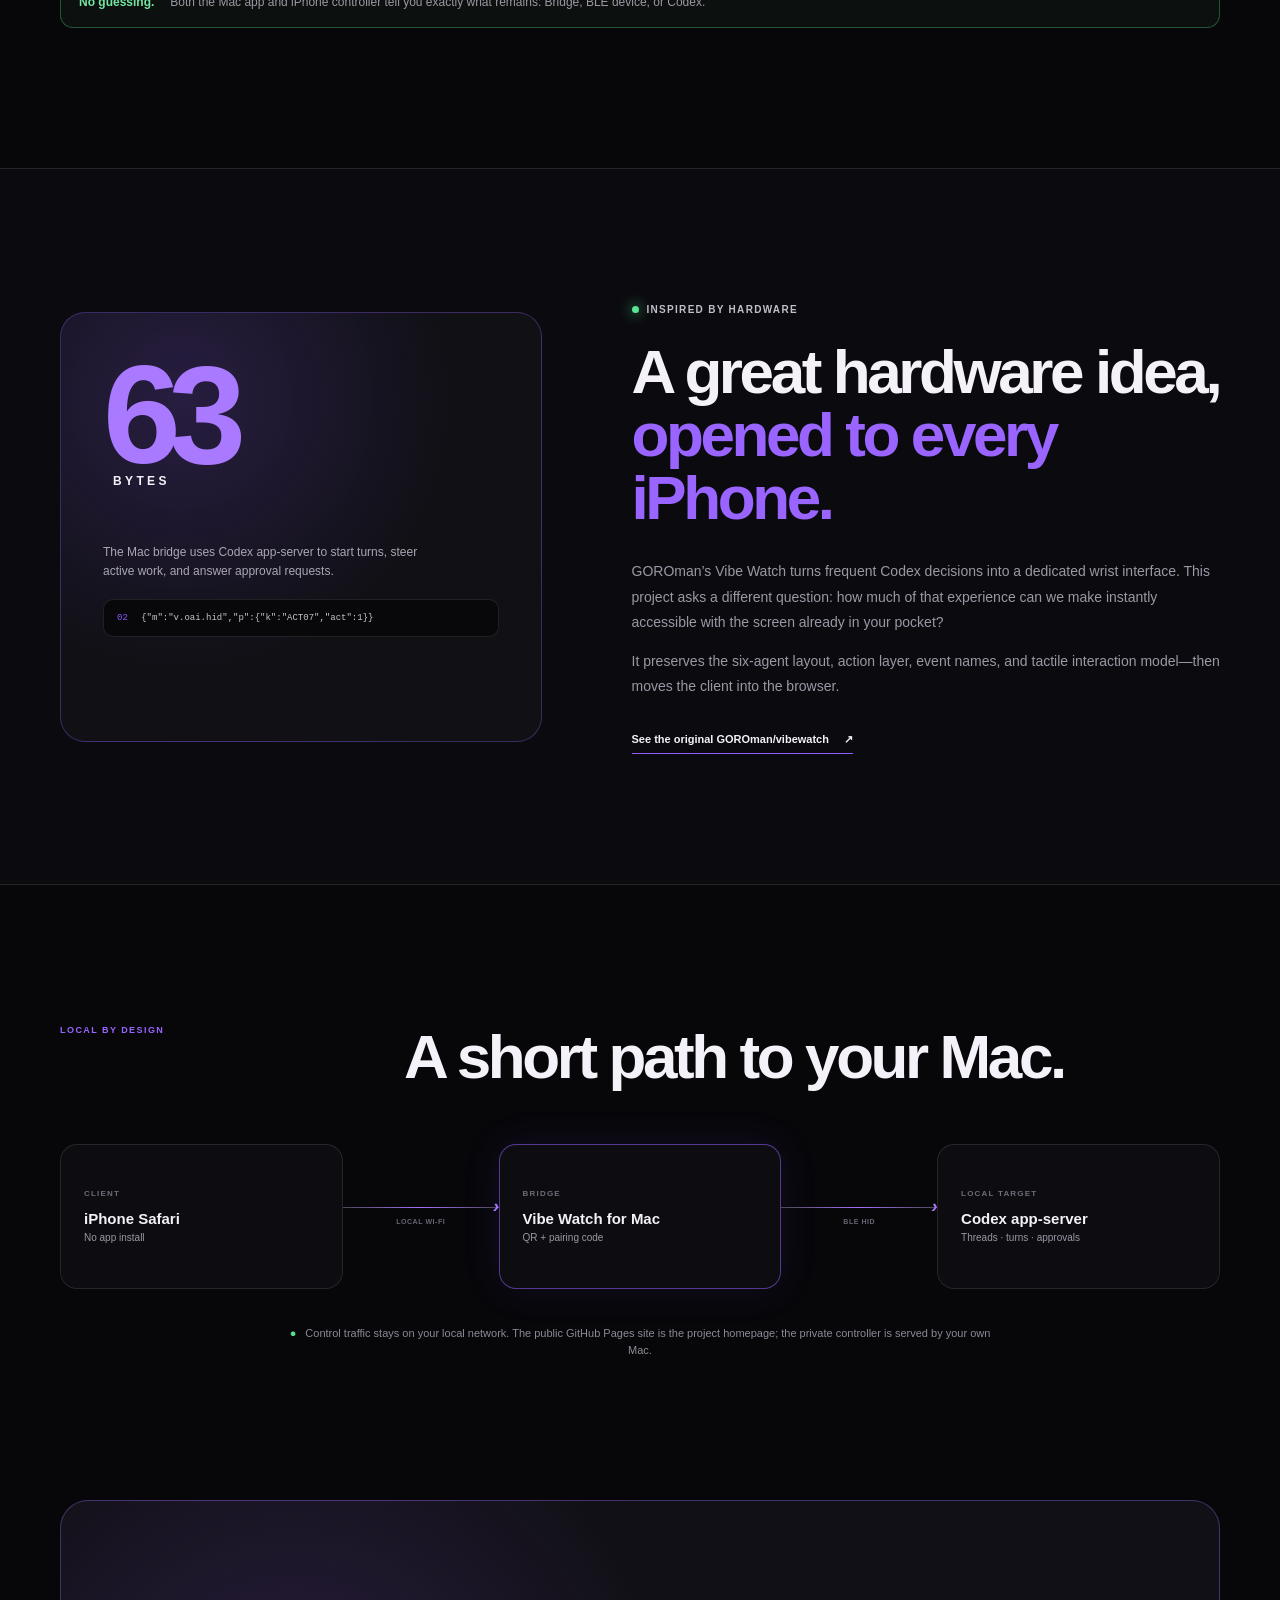
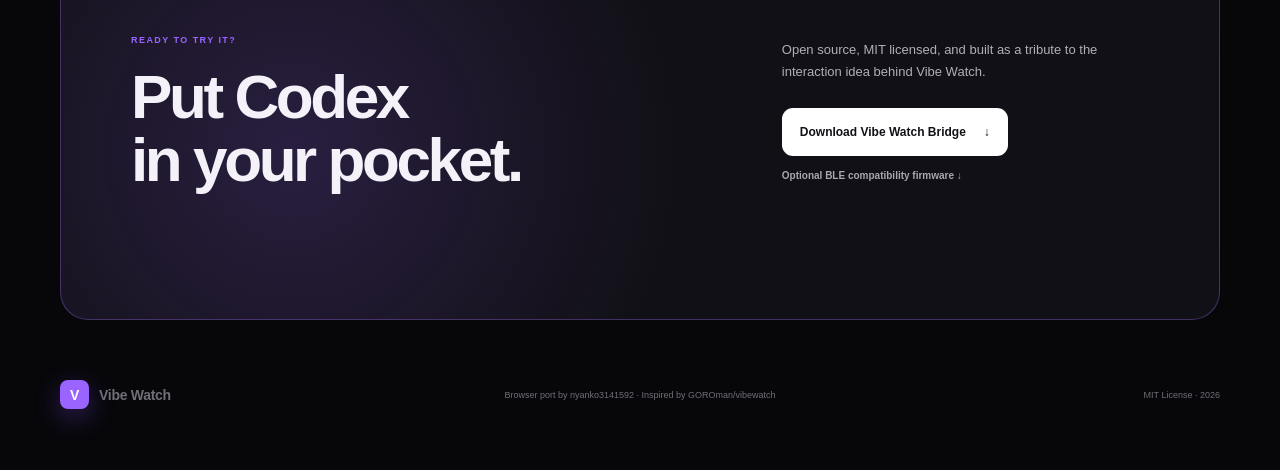
==== commit 6c031e5b: "Make Codex app-server the hardware-free default" ====
--- a/docs/index.html
+++ b/docs/index.html
@@ -6,7 +6,7 @@
   <meta name="theme-color" content="#07070a">
   <meta name="description" content="Turn your iPhone browser into a tactile control surface for Codex on Mac. No iPhone app required.">
   <meta property="og:title" content="Vibe Watch — Codex control from your iPhone">
-  <meta property="og:description" content="The Vibe Watch experience in Safari, backed by a real BLE Micro Pro Codex HID device.">
+  <meta property="og:description" content="Control Codex from iPhone Safari through the official local Codex app-server. No hardware required.">
   <meta property="og:type" content="website">
   <meta property="og:url" content="https://nyanko3141592.github.io/vibewatch-apple-watch/">
   <meta property="og:image" content="https://nyanko3141592.github.io/vibewatch-apple-watch/og.png">
@@ -34,9 +34,9 @@
       <div class="hero-copy">
         <div class="eyebrow"><i></i> Native BLE HID · no iPhone app</div>
         <h1>Your iPhone is now a <em>Codex control surface.</em></h1>
-        <p class="lede">The tactile Vibe Watch experience in Safari. BLE Micro Pro sends the same native 63-byte HID protocol to Codex—no Accessibility scripting or fake clicks.</p>
+        <p class="lede">The tactile Vibe Watch experience in Safari, connected directly to Codex's official local app-server. No BLE device, iPhone app, Accessibility scripting, or fake clicks.</p>
         <div class="hero-actions">
-          <a class="button primary" href="https://github.com/nyanko3141592/vibewatch-apple-watch/releases/latest/download/VibeWatchBridge-0.3.0.dmg">Download for Mac <span>↓</span></a>
+          <a class="button primary" href="https://github.com/nyanko3141592/vibewatch-apple-watch/releases/latest/download/VibeWatchBridge-0.4.0.dmg">Download for Mac <span>↓</span></a>
           <a class="button secondary" href="#setup">See how it works</a>
         </div>
         <div class="proof">
@@ -90,7 +90,7 @@
       </div>
       <ol class="steps">
         <li><b>01</b><div class="step-icon">↓</div><h3>Install the bridge</h3><p>Download the notarized Mac app, open the DMG, and drag Vibe Watch Bridge to Applications.</p></li>
-        <li><b>02</b><div class="step-icon">⌁</div><h3>Flash BLE Micro Pro</h3><p>Copy the release UF2 to the board's boot drive, then pair Vibe Watch #1 in macOS Bluetooth.</p></li>
+        <li><b>02</b><div class="step-icon">⌁</div><h3>Scan with iPhone</h3><p>Open the QR code in Safari. No iPhone app or Bluetooth hardware is required.</p></li>
         <li><b>03</b><div class="step-icon">M</div><h3>Open Codex</h3><p>The Mac checklist turns green as soon as the Codex desktop app is detected.</p></li>
         <li><b>04</b><div class="step-icon">⌁</div><h3>Scan and control</h3><p>Scan the QR. Safari checks all three Mac requirements before enabling the controls.</p></li>
       </ol>
@@ -105,7 +105,7 @@
         <div class="story-card">
           <span class="story-number">63</span>
           <span class="story-unit">BYTES</span>
-          <p>BLE Micro Pro emits the same native press and release HID reports used by the reference Vibe Watch firmware.</p>
+          <p>The Mac bridge uses Codex app-server to start turns, steer active work, and answer approval requests.</p>
           <div class="code-line"><i>02</i> {"m":"v.oai.hid","p":{"k":"ACT07","act":1}}</div>
         </div>
         <div class="story-copy">
@@ -123,19 +123,19 @@
         <span>LOCAL BY DESIGN</span>
         <h2>A short path to your Mac.</h2>
       </div>
-      <div class="flow" role="img" aria-label="Safari connects over local Wi-Fi to the Mac bridge, which sends frames through BLE Micro Pro to Codex">
+      <div class="flow" role="img" aria-label="Safari connects over local Wi-Fi to the Mac bridge, which connects directly to Codex app-server">
         <div class="flow-node"><small>CLIENT</small><b>iPhone Safari</b><span>No app install</span></div>
         <div class="flow-arrow"><i></i><span>LOCAL WI‑FI</span></div>
         <div class="flow-node accent"><small>BRIDGE</small><b>Vibe Watch for Mac</b><span>QR + pairing code</span></div>
         <div class="flow-arrow"><i></i><span>BLE HID</span></div>
-        <div class="flow-node"><small>DEVICE + TARGET</small><b>BLE Micro Pro → Codex</b><span>VID 303A · PID 8360</span></div>
+        <div class="flow-node"><small>LOCAL TARGET</small><b>Codex app-server</b><span>Threads · turns · approvals</span></div>
       </div>
       <p class="privacy-note"><span>●</span> Control traffic stays on your local network. The public GitHub Pages site is the project homepage; the private controller is served by your own Mac.</p>
     </section>
 
     <section class="final-cta wrap">
       <div><span>READY TO TRY IT?</span><h2>Put Codex<br>in your pocket.</h2></div>
-      <div><p>Open source, MIT licensed, and built as a tribute to the interaction idea behind Vibe Watch.</p><a class="button primary light" href="https://github.com/nyanko3141592/vibewatch-apple-watch/releases/latest/download/VibeWatchBridge-0.3.0.dmg">Download Vibe Watch Bridge <span>↓</span></a><a class="release-link" href="https://github.com/nyanko3141592/vibewatch-apple-watch/releases/latest/download/VibeWatch-BLE-Micro-Pro.uf2">Download BLE firmware ↓</a></div>
+      <div><p>Open source, MIT licensed, and built as a tribute to the interaction idea behind Vibe Watch.</p><a class="button primary light" href="https://github.com/nyanko3141592/vibewatch-apple-watch/releases/latest/download/VibeWatchBridge-0.4.0.dmg">Download Vibe Watch Bridge <span>↓</span></a><a class="release-link" href="https://github.com/nyanko3141592/vibewatch-apple-watch/tree/main/Firmware/BLEMicroPro">Optional BLE compatibility firmware ↓</a></div>
     </section>
   </main>
 
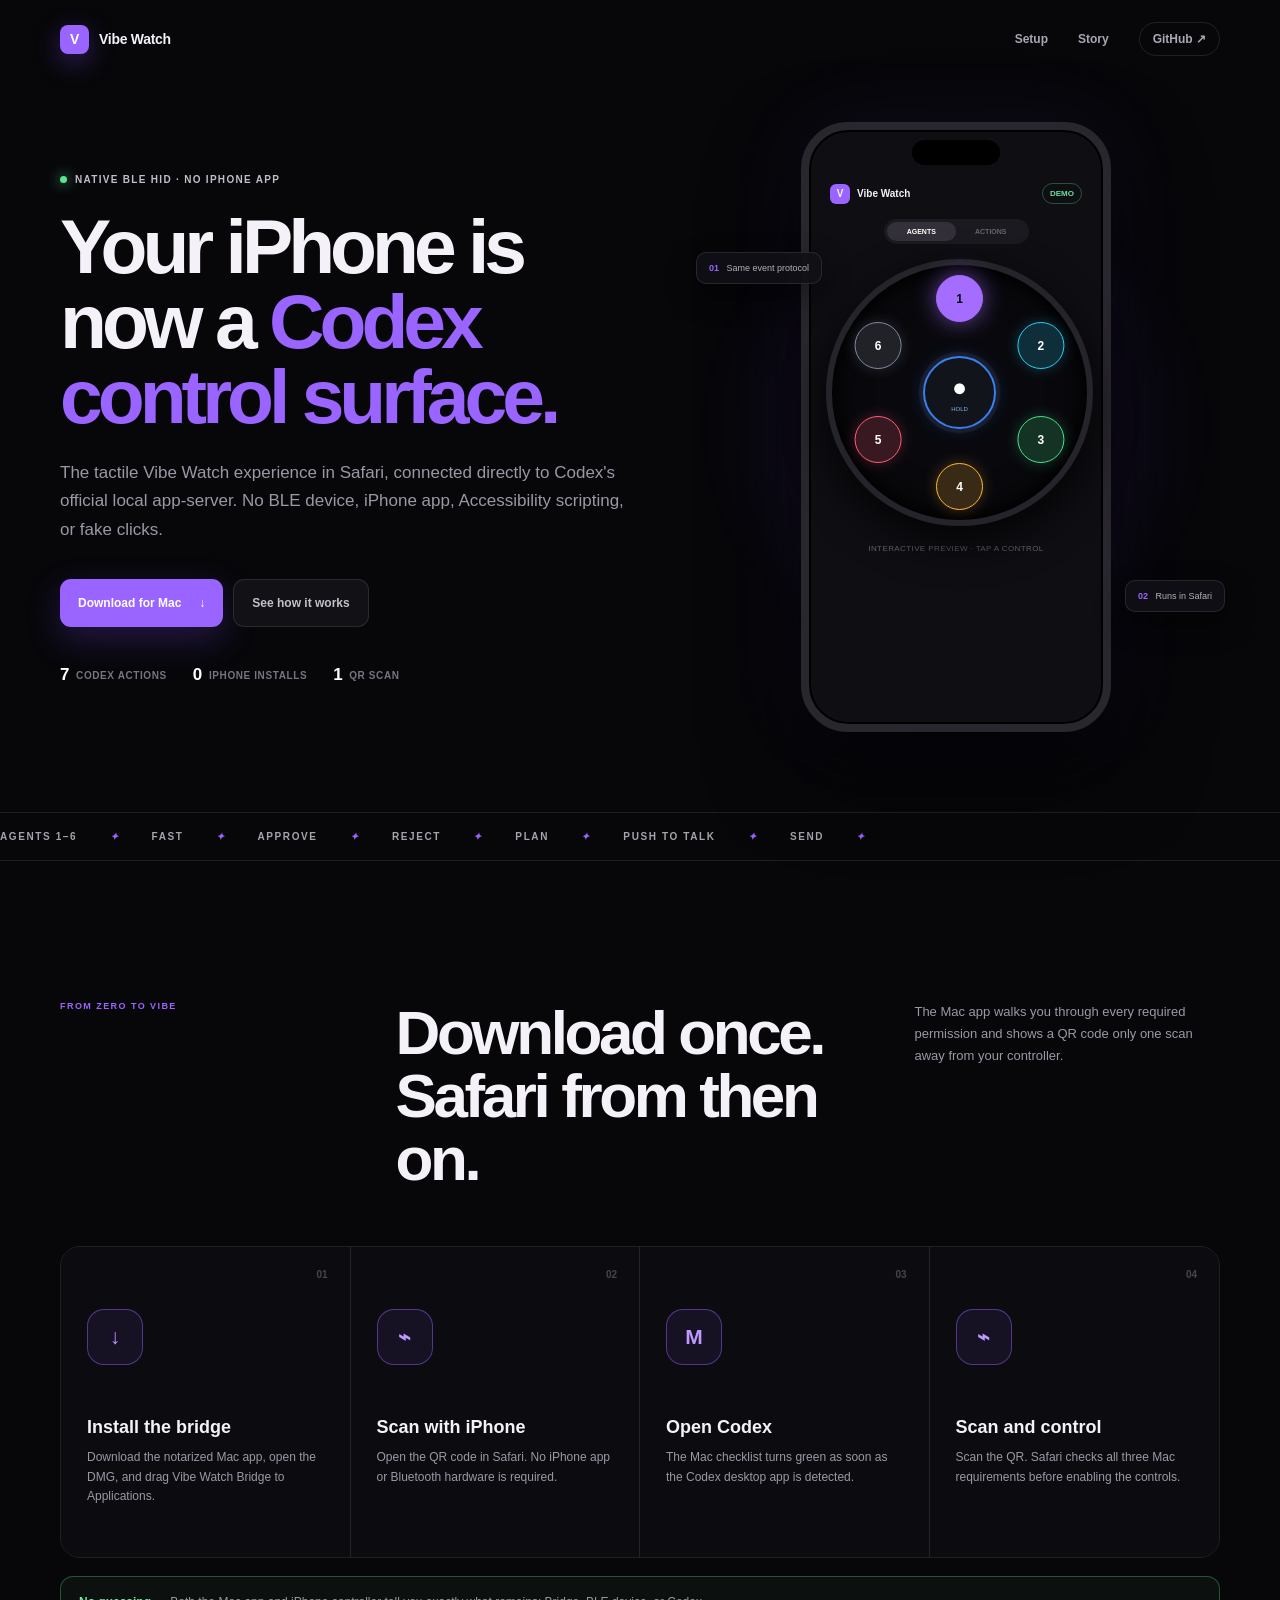
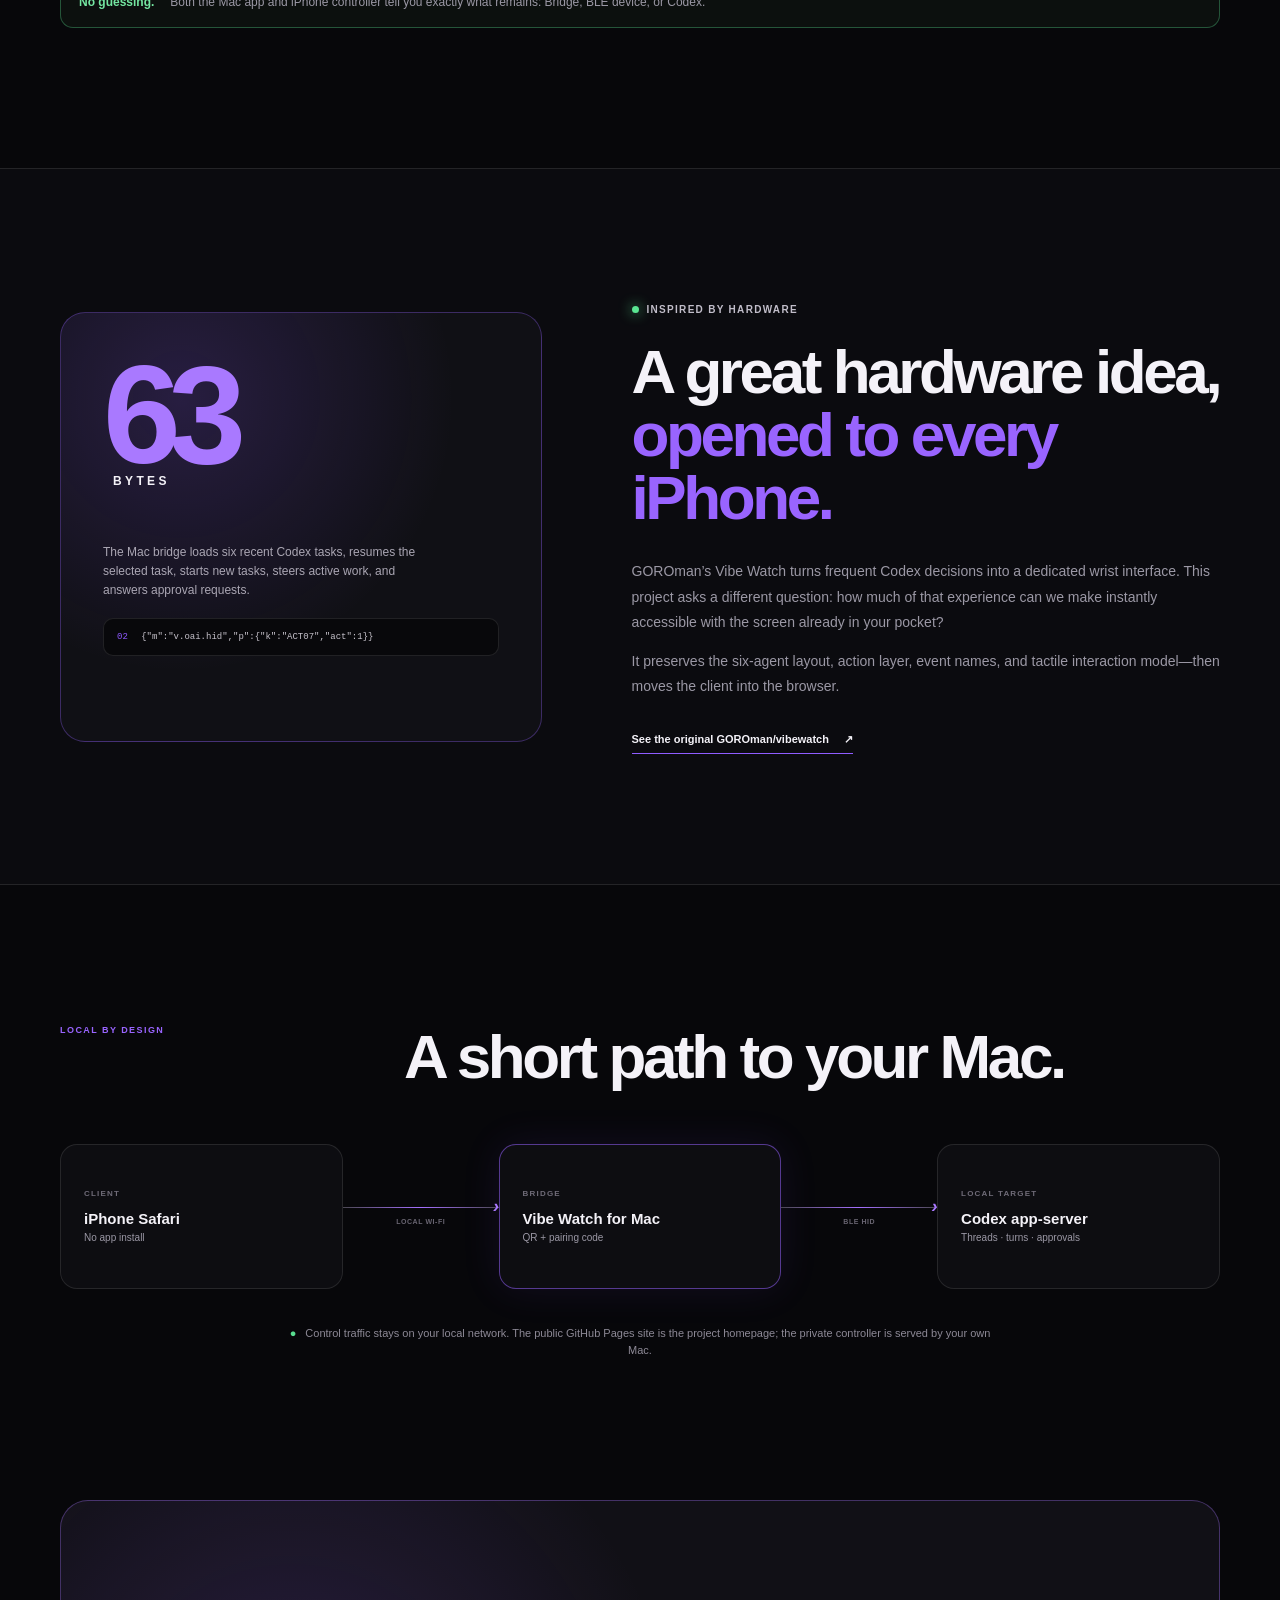
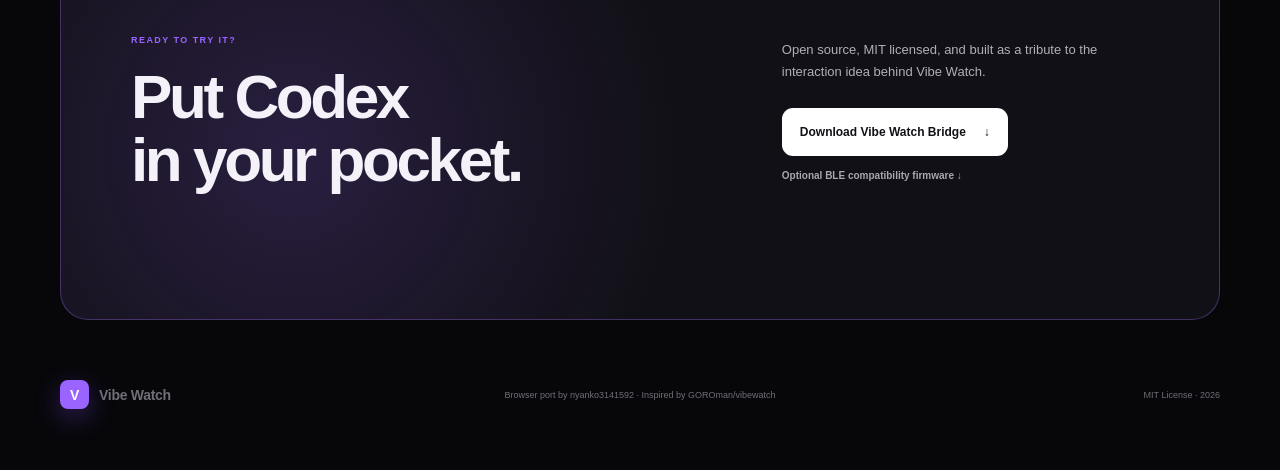
==== commit 02573fe9: "Improve recent task control and new-task workflow" ====
--- a/docs/index.html
+++ b/docs/index.html
@@ -36,7 +36,7 @@
         <h1>Your iPhone is now a <em>Codex control surface.</em></h1>
         <p class="lede">The tactile Vibe Watch experience in Safari, connected directly to Codex's official local app-server. No BLE device, iPhone app, Accessibility scripting, or fake clicks.</p>
         <div class="hero-actions">
-          <a class="button primary" href="https://github.com/nyanko3141592/vibewatch-apple-watch/releases/latest/download/VibeWatchBridge-0.4.0.dmg">Download for Mac <span>↓</span></a>
+          <a class="button primary" href="https://github.com/nyanko3141592/vibewatch-apple-watch/releases/latest/download/VibeWatchBridge-0.5.0.dmg">Download for Mac <span>↓</span></a>
           <a class="button secondary" href="#setup">See how it works</a>
         </div>
         <div class="proof">
@@ -105,7 +105,7 @@
         <div class="story-card">
           <span class="story-number">63</span>
           <span class="story-unit">BYTES</span>
-          <p>The Mac bridge uses Codex app-server to start turns, steer active work, and answer approval requests.</p>
+          <p>The Mac bridge loads six recent Codex tasks, resumes the selected task, starts new tasks, steers active work, and answers approval requests.</p>
           <div class="code-line"><i>02</i> {"m":"v.oai.hid","p":{"k":"ACT07","act":1}}</div>
         </div>
         <div class="story-copy">
@@ -135,7 +135,7 @@
 
     <section class="final-cta wrap">
       <div><span>READY TO TRY IT?</span><h2>Put Codex<br>in your pocket.</h2></div>
-      <div><p>Open source, MIT licensed, and built as a tribute to the interaction idea behind Vibe Watch.</p><a class="button primary light" href="https://github.com/nyanko3141592/vibewatch-apple-watch/releases/latest/download/VibeWatchBridge-0.4.0.dmg">Download Vibe Watch Bridge <span>↓</span></a><a class="release-link" href="https://github.com/nyanko3141592/vibewatch-apple-watch/tree/main/Firmware/BLEMicroPro">Optional BLE compatibility firmware ↓</a></div>
+      <div><p>Open source, MIT licensed, and built as a tribute to the interaction idea behind Vibe Watch.</p><a class="button primary light" href="https://github.com/nyanko3141592/vibewatch-apple-watch/releases/latest/download/VibeWatchBridge-0.5.0.dmg">Download Vibe Watch Bridge <span>↓</span></a><a class="release-link" href="https://github.com/nyanko3141592/vibewatch-apple-watch/tree/main/Firmware/BLEMicroPro">Optional BLE compatibility firmware ↓</a></div>
     </section>
   </main>
 
